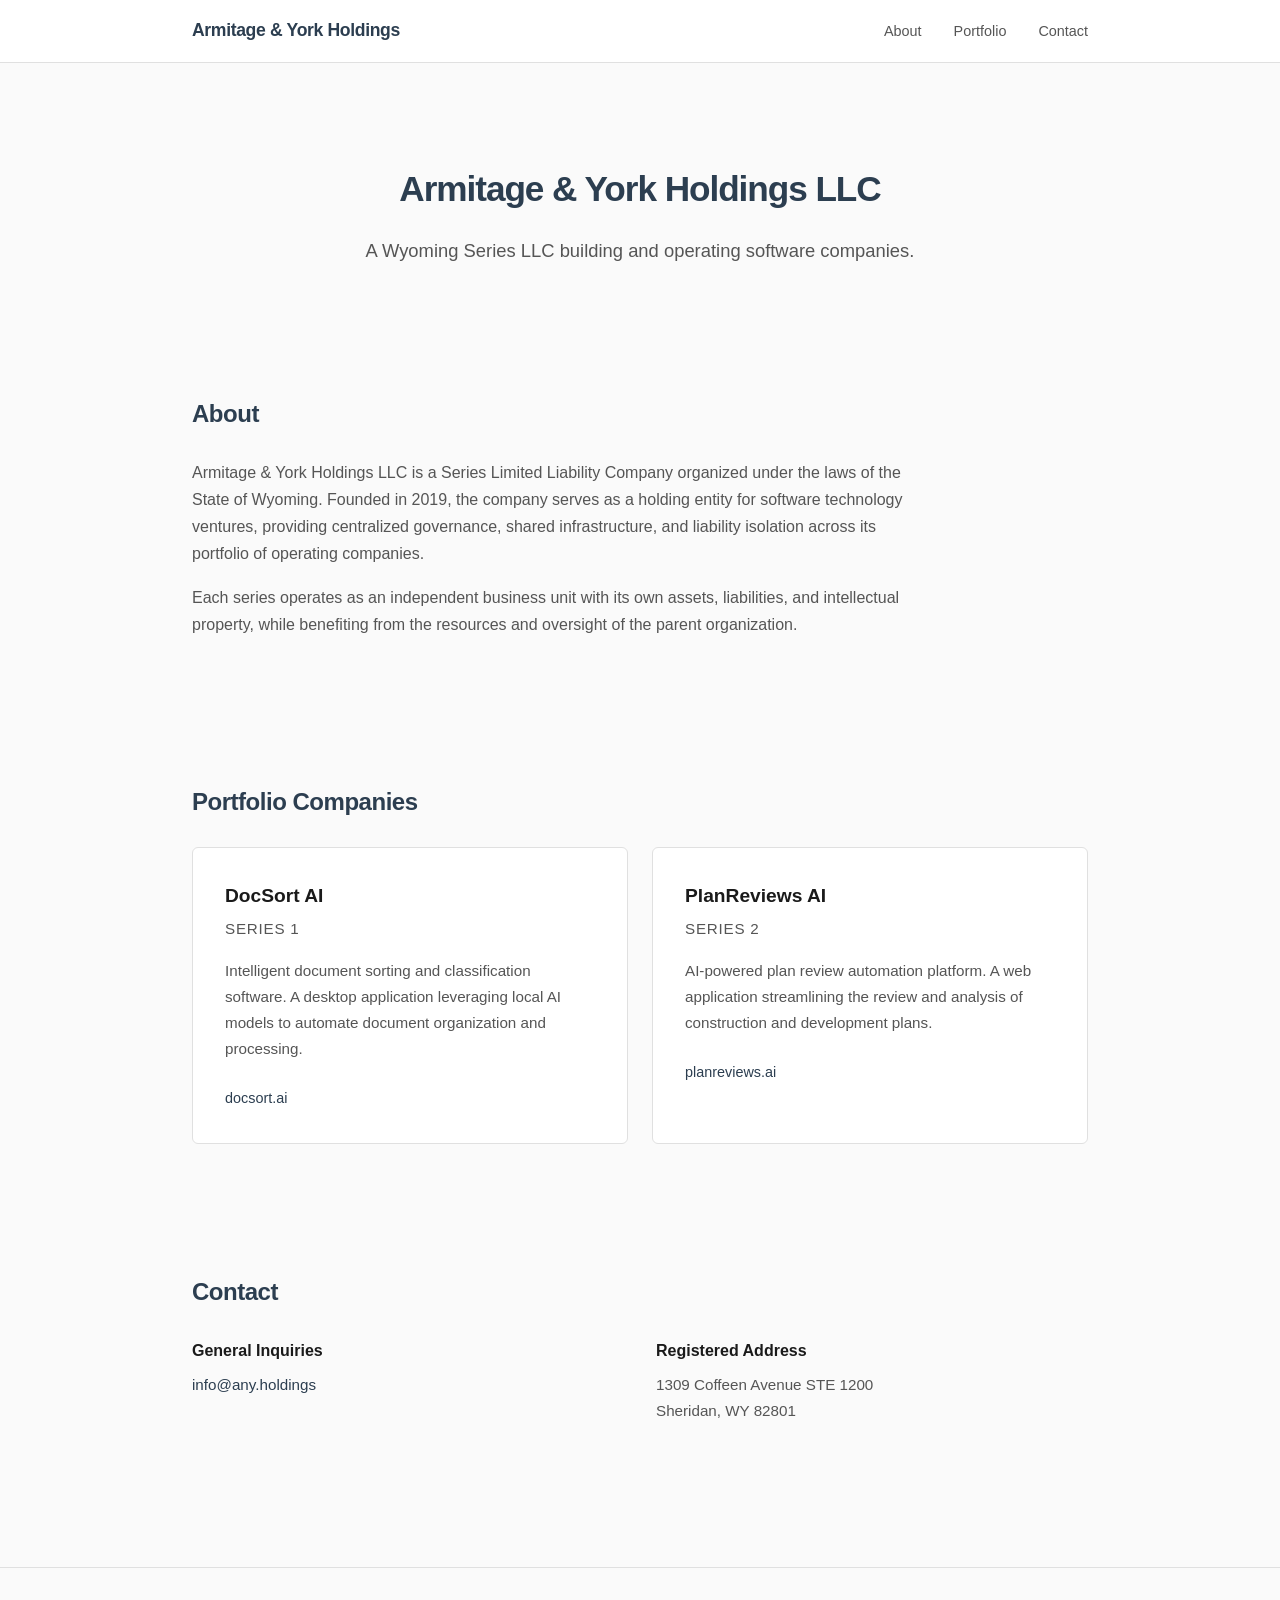
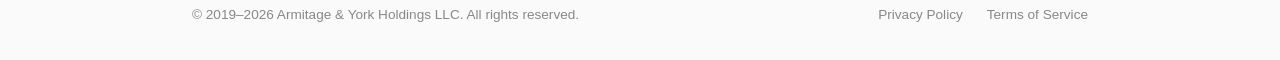
==== index.html @ 208ace99 "Initial commit: any.holdings website Static site for Armitage & York Holdings LLC with homepage, pri" ====
<!DOCTYPE html>
<html lang="en">
<head>
    <meta charset="UTF-8">
    <meta name="viewport" content="width=device-width, initial-scale=1.0">
    <title>Armitage &amp; York Holdings LLC</title>
    <meta name="description" content="Armitage & York Holdings LLC is a Wyoming Series LLC holding company for software technology ventures.">
    <link rel="stylesheet" href="style.css">
</head>
<body>
    <header>
        <nav>
            <div class="nav-brand">Armitage &amp; York Holdings</div>
            <ul class="nav-links">
                <li><a href="#about">About</a></li>
                <li><a href="#portfolio">Portfolio</a></li>
                <li><a href="#contact">Contact</a></li>
            </ul>
        </nav>
    </header>

    <main>
        <section class="hero">
            <h1>Armitage &amp; York Holdings LLC</h1>
            <p class="tagline">A Wyoming Series LLC building and operating software companies.</p>
        </section>

        <section id="about" class="section">
            <h2>About</h2>
            <p>Armitage &amp; York Holdings LLC is a Series Limited Liability Company organized under the laws of the State of Wyoming. Founded in 2019, the company serves as a holding entity for software technology ventures, providing centralized governance, shared infrastructure, and liability isolation across its portfolio of operating companies.</p>
            <p>Each series operates as an independent business unit with its own assets, liabilities, and intellectual property, while benefiting from the resources and oversight of the parent organization.</p>
        </section>

        <section id="portfolio" class="section">
            <h2>Portfolio Companies</h2>
            <div class="portfolio-grid">
                <div class="portfolio-card">
                    <h3>DocSort AI</h3>
                    <p class="series-label">Series 1</p>
                    <p>Intelligent document sorting and classification software. A desktop application leveraging local AI models to automate document organization and processing.</p>
                    <a href="https://docsort.ai" class="portfolio-link">docsort.ai</a>
                </div>
                <div class="portfolio-card">
                    <h3>PlanReviews AI</h3>
                    <p class="series-label">Series 2</p>
                    <p>AI-powered plan review automation platform. A web application streamlining the review and analysis of construction and development plans.</p>
                    <a href="https://planreviews.ai" class="portfolio-link">planreviews.ai</a>
                </div>
            </div>
        </section>

        <section id="contact" class="section">
            <h2>Contact</h2>
            <div class="contact-info">
                <div class="contact-item">
                    <h3>General Inquiries</h3>
                    <p><a href="mailto:info@any.holdings">info@any.holdings</a></p>
                </div>
                <div class="contact-item">
                    <h3>Registered Address</h3>
                    <p>1309 Coffeen Avenue STE 1200<br>Sheridan, WY 82801</p>
                </div>
            </div>
        </section>
    </main>

    <footer>
        <div class="footer-content">
            <p>&copy; 2019&ndash;2026 Armitage &amp; York Holdings LLC. All rights reserved.</p>
            <ul class="footer-links">
                <li><a href="privacy.html">Privacy Policy</a></li>
                <li><a href="terms.html">Terms of Service</a></li>
            </ul>
        </div>
    </footer>
</body>
</html>
---- style.css ----
*,
*::before,
*::after {
    margin: 0;
    padding: 0;
    box-sizing: border-box;
}

:root {
    --color-bg: #fafafa;
    --color-surface: #ffffff;
    --color-text: #1a1a1a;
    --color-text-secondary: #555;
    --color-accent: #2c3e50;
    --color-accent-light: #34495e;
    --color-border: #e0e0e0;
    --color-muted: #888;
    --max-width: 960px;
}

html {
    scroll-behavior: smooth;
}

body {
    font-family: -apple-system, BlinkMacSystemFont, "Segoe UI", Roboto, "Helvetica Neue", Arial, sans-serif;
    color: var(--color-text);
    background: var(--color-bg);
    line-height: 1.7;
    font-size: 16px;
}

/* Navigation */
header {
    background: var(--color-surface);
    border-bottom: 1px solid var(--color-border);
    position: sticky;
    top: 0;
    z-index: 100;
}

nav {
    max-width: var(--max-width);
    margin: 0 auto;
    padding: 1rem 2rem;
    display: flex;
    justify-content: space-between;
    align-items: center;
}

.nav-brand {
    font-weight: 600;
    font-size: 1.1rem;
    color: var(--color-accent);
    letter-spacing: -0.02em;
}

.nav-links {
    list-style: none;
    display: flex;
    gap: 2rem;
}

.nav-links a {
    text-decoration: none;
    color: var(--color-text-secondary);
    font-size: 0.9rem;
    transition: color 0.2s;
}

.nav-links a:hover {
    color: var(--color-accent);
}

/* Hero */
.hero {
    max-width: var(--max-width);
    margin: 0 auto;
    padding: 6rem 2rem 4rem;
    text-align: center;
}

.hero h1 {
    font-size: 2.2rem;
    font-weight: 700;
    color: var(--color-accent);
    letter-spacing: -0.03em;
    margin-bottom: 1rem;
}

.tagline {
    font-size: 1.15rem;
    color: var(--color-text-secondary);
    max-width: 600px;
    margin: 0 auto;
}

/* Sections */
.section {
    max-width: var(--max-width);
    margin: 0 auto;
    padding: 4rem 2rem;
}

.section h2 {
    font-size: 1.5rem;
    font-weight: 600;
    color: var(--color-accent);
    margin-bottom: 1.5rem;
    letter-spacing: -0.02em;
}

.section p {
    color: var(--color-text-secondary);
    margin-bottom: 1rem;
    max-width: 720px;
}

/* Portfolio */
.portfolio-grid {
    display: grid;
    grid-template-columns: repeat(auto-fit, minmax(300px, 1fr));
    gap: 1.5rem;
    margin-top: 1rem;
}

.portfolio-card {
    background: var(--color-surface);
    border: 1px solid var(--color-border);
    border-radius: 6px;
    padding: 2rem;
}

.portfolio-card h3 {
    font-size: 1.2rem;
    font-weight: 600;
    margin-bottom: 0.25rem;
}

.series-label {
    font-size: 0.8rem;
    color: var(--color-muted);
    text-transform: uppercase;
    letter-spacing: 0.05em;
    margin-bottom: 1rem !important;
}

.portfolio-card p {
    font-size: 0.95rem;
}

.portfolio-link {
    display: inline-block;
    margin-top: 0.5rem;
    color: var(--color-accent);
    text-decoration: none;
    font-size: 0.9rem;
    font-weight: 500;
}

.portfolio-link:hover {
    text-decoration: underline;
}

/* Contact */
.contact-info {
    display: grid;
    grid-template-columns: repeat(auto-fit, minmax(250px, 1fr));
    gap: 2rem;
    margin-top: 1rem;
}

.contact-item h3 {
    font-size: 1rem;
    font-weight: 600;
    margin-bottom: 0.5rem;
}

.contact-item p {
    font-size: 0.95rem;
}

.contact-item a {
    color: var(--color-accent);
    text-decoration: none;
}

.contact-item a:hover {
    text-decoration: underline;
}

/* Footer */
footer {
    border-top: 1px solid var(--color-border);
    margin-top: 4rem;
}

.footer-content {
    max-width: var(--max-width);
    margin: 0 auto;
    padding: 2rem;
    display: flex;
    justify-content: space-between;
    align-items: center;
    flex-wrap: wrap;
    gap: 1rem;
}

.footer-content p {
    font-size: 0.85rem;
    color: var(--color-muted);
}

.footer-links {
    list-style: none;
    display: flex;
    gap: 1.5rem;
}

.footer-links a {
    font-size: 0.85rem;
    color: var(--color-muted);
    text-decoration: none;
}

.footer-links a:hover {
    color: var(--color-accent);
}

/* Legal pages */
.legal {
    max-width: var(--max-width);
    margin: 0 auto;
    padding: 4rem 2rem;
}

.legal h1 {
    font-size: 1.8rem;
    font-weight: 700;
    color: var(--color-accent);
    margin-bottom: 0.5rem;
}

.legal .effective-date {
    font-size: 0.9rem;
    color: var(--color-muted);
    margin-bottom: 2.5rem;
}

.legal h2 {
    font-size: 1.2rem;
    font-weight: 600;
    color: var(--color-text);
    margin-top: 2rem;
    margin-bottom: 0.75rem;
}

.legal p,
.legal li {
    color: var(--color-text-secondary);
    margin-bottom: 0.75rem;
    font-size: 0.95rem;
}

.legal ul {
    margin-left: 1.5rem;
    margin-bottom: 1rem;
}

.legal a {
    color: var(--color-accent);
}

.back-link {
    display: inline-block;
    margin-bottom: 2rem;
    color: var(--color-accent);
    text-decoration: none;
    font-size: 0.9rem;
}

.back-link:hover {
    text-decoration: underline;
}

/* Responsive */
@media (max-width: 600px) {
    nav {
        flex-direction: column;
        gap: 0.75rem;
    }

    .hero {
        padding: 4rem 1.5rem 2.5rem;
    }

    .hero h1 {
        font-size: 1.6rem;
    }

    .section {
        padding: 2.5rem 1.5rem;
    }

    .footer-content {
        flex-direction: column;
        text-align: center;
    }
}
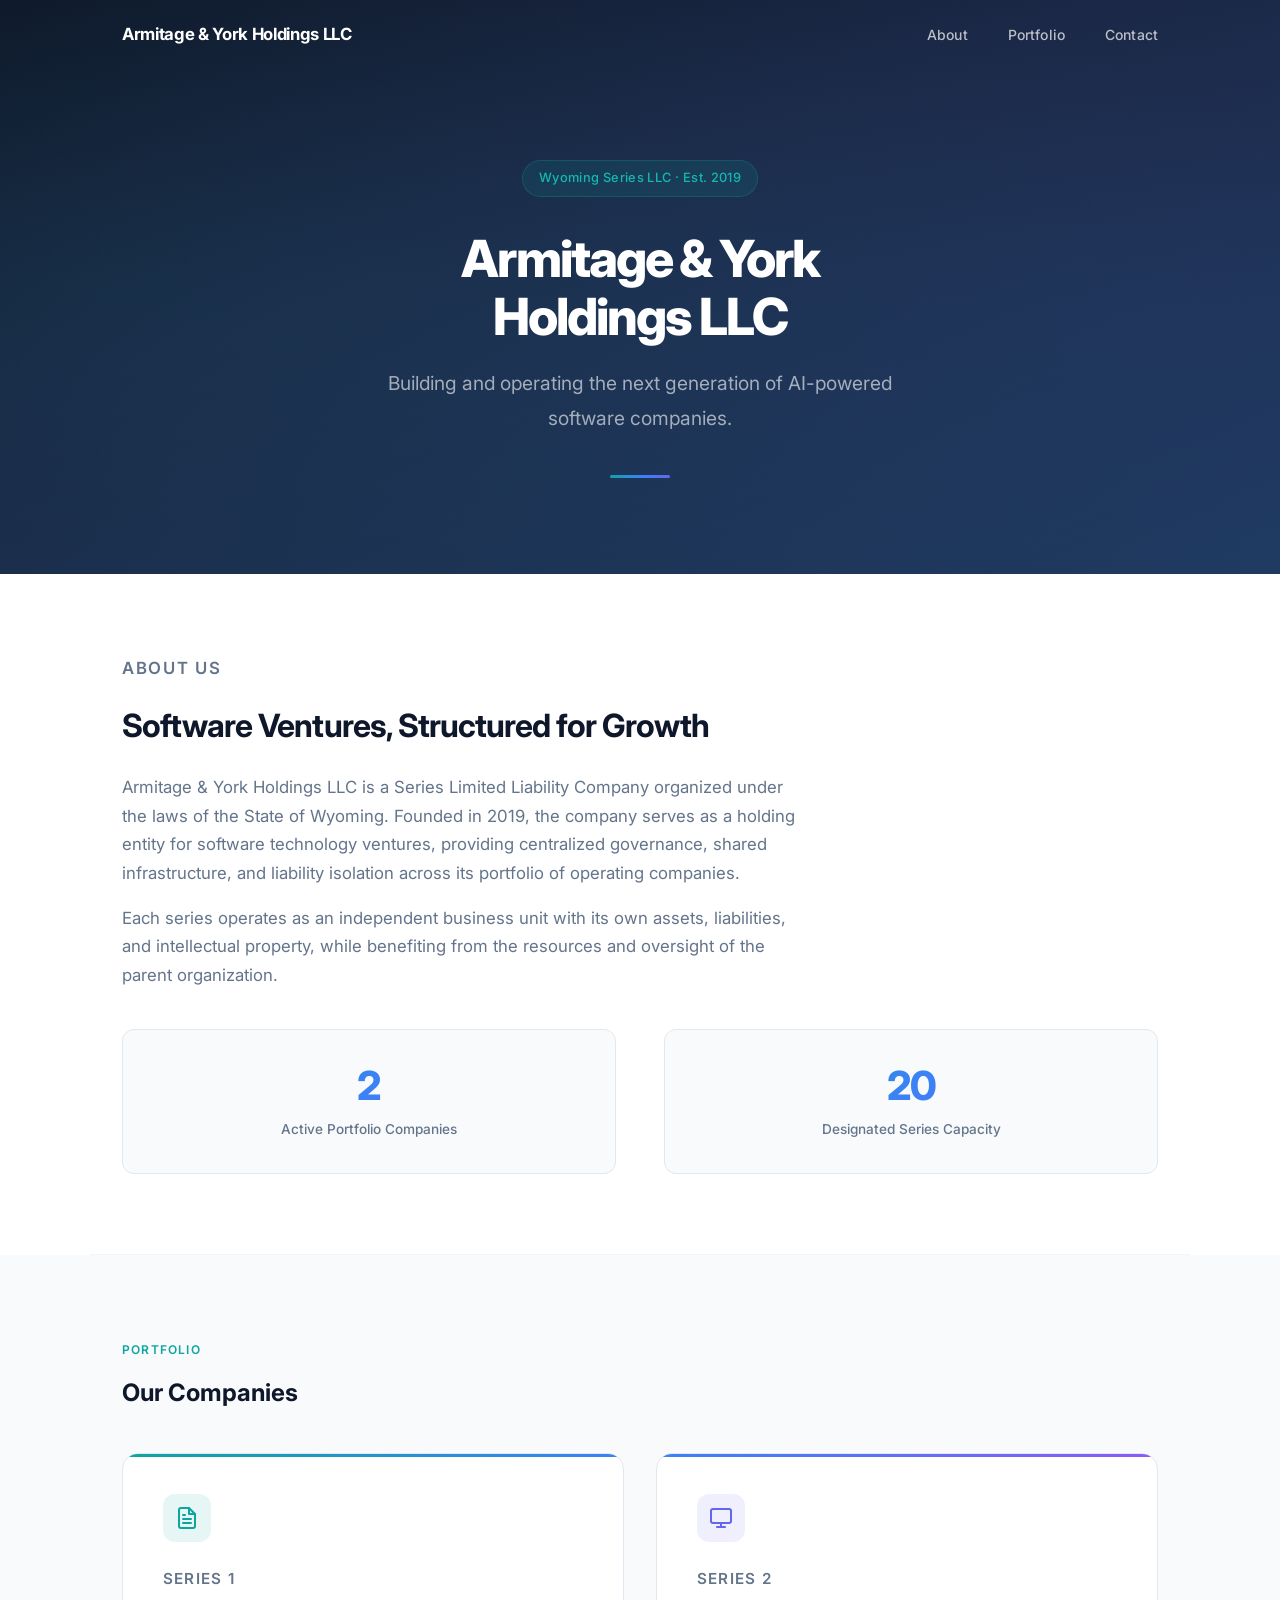
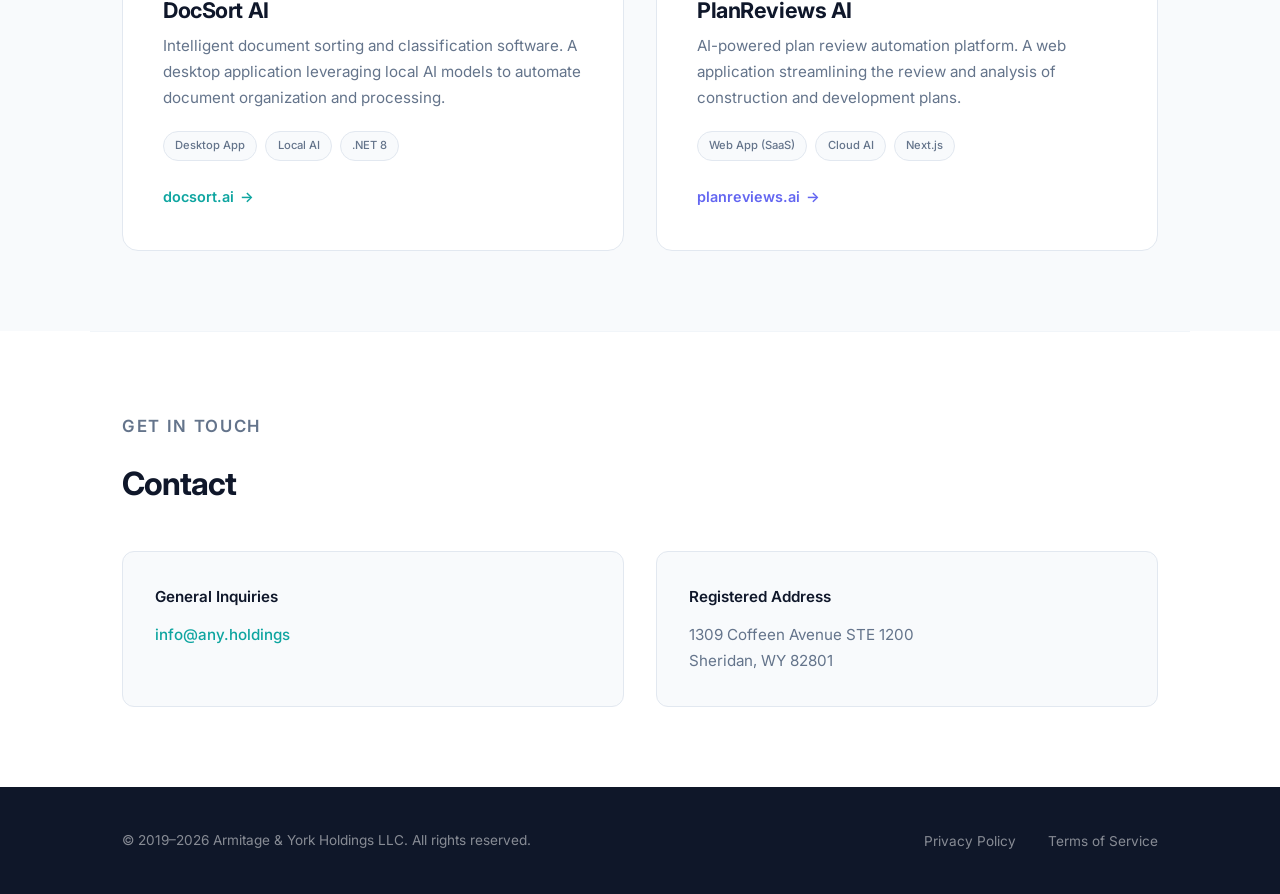
==== commit 2baad025: "Redesign site with modern investment portfolio aesthetic - Dark navy hero with gradient accents (tea" ====
--- a/index.html
+++ b/index.html
@@ -10,7 +10,7 @@
 <body>
     <header>
         <nav>
-            <div class="nav-brand">Armitage &amp; York Holdings</div>
+            <div class="nav-brand">Armitage &amp; York Holdings LLC</div>
             <ul class="nav-links">
                 <li><a href="#about">About</a></li>
                 <li><a href="#portfolio">Portfolio</a></li>
@@ -21,42 +21,80 @@
 
     <main>
         <section class="hero">
-            <h1>Armitage &amp; York Holdings LLC</h1>
-            <p class="tagline">A Wyoming Series LLC building and operating software companies.</p>
+            <div class="hero-inner">
+                <div class="hero-badge">Wyoming Series LLC &middot; Est. 2019</div>
+                <h1>Armitage &amp; York<br>Holdings LLC</h1>
+                <p class="tagline">Building and operating the next generation of AI-powered software companies.</p>
+                <div class="hero-divider"></div>
+            </div>
         </section>
 
         <section id="about" class="section">
-            <h2>About</h2>
+            <p class="section-label">About Us</p>
+            <h2>Software Ventures, Structured for Growth</h2>
             <p>Armitage &amp; York Holdings LLC is a Series Limited Liability Company organized under the laws of the State of Wyoming. Founded in 2019, the company serves as a holding entity for software technology ventures, providing centralized governance, shared infrastructure, and liability isolation across its portfolio of operating companies.</p>
             <p>Each series operates as an independent business unit with its own assets, liabilities, and intellectual property, while benefiting from the resources and oversight of the parent organization.</p>
+
+            <div class="about-grid">
+                <div class="about-stat">
+                    <div class="stat-value">2</div>
+                    <div class="stat-label">Active Portfolio Companies</div>
+                </div>
+                <div class="about-stat">
+                    <div class="stat-value">20</div>
+                    <div class="stat-label">Designated Series Capacity</div>
+                </div>
+            </div>
         </section>
 
-        <section id="portfolio" class="section">
-            <h2>Portfolio Companies</h2>
-            <div class="portfolio-grid">
-                <div class="portfolio-card">
-                    <h3>DocSort AI</h3>
-                    <p class="series-label">Series 1</p>
-                    <p>Intelligent document sorting and classification software. A desktop application leveraging local AI models to automate document organization and processing.</p>
-                    <a href="https://docsort.ai" class="portfolio-link">docsort.ai</a>
-                </div>
-                <div class="portfolio-card">
-                    <h3>PlanReviews AI</h3>
-                    <p class="series-label">Series 2</p>
-                    <p>AI-powered plan review automation platform. A web application streamlining the review and analysis of construction and development plans.</p>
-                    <a href="https://planreviews.ai" class="portfolio-link">planreviews.ai</a>
+        <section id="portfolio">
+            <div class="section-inner">
+                <p class="section-label">Portfolio</p>
+                <h2>Our Companies</h2>
+
+                <div class="portfolio-grid">
+                    <div class="portfolio-card">
+                        <div class="card-icon teal">
+                            <svg width="24" height="24" fill="none" stroke="currentColor" stroke-width="2" stroke-linecap="round" stroke-linejoin="round" viewBox="0 0 24 24"><path d="M14 2H6a2 2 0 0 0-2 2v16a2 2 0 0 0 2 2h12a2 2 0 0 0 2-2V8z"/><polyline points="14 2 14 8 20 8"/><line x1="16" y1="13" x2="8" y2="13"/><line x1="16" y1="17" x2="8" y2="17"/><polyline points="10 9 9 9 8 9"/></svg>
+                        </div>
+                        <p class="series-label">Series 1</p>
+                        <h3>DocSort AI</h3>
+                        <p>Intelligent document sorting and classification software. A desktop application leveraging local AI models to automate document organization and processing.</p>
+                        <div class="card-tags">
+                            <span class="card-tag">Desktop App</span>
+                            <span class="card-tag">Local AI</span>
+                            <span class="card-tag">.NET 8</span>
+                        </div>
+                        <a href="https://docsort.ai" class="portfolio-link">docsort.ai <span class="arrow">&rarr;</span></a>
+                    </div>
+
+                    <div class="portfolio-card">
+                        <div class="card-icon indigo">
+                            <svg width="24" height="24" fill="none" stroke="currentColor" stroke-width="2" stroke-linecap="round" stroke-linejoin="round" viewBox="0 0 24 24"><rect x="2" y="3" width="20" height="14" rx="2" ry="2"/><line x1="8" y1="21" x2="16" y2="21"/><line x1="12" y1="17" x2="12" y2="21"/></svg>
+                        </div>
+                        <p class="series-label">Series 2</p>
+                        <h3>PlanReviews AI</h3>
+                        <p>AI-powered plan review automation platform. A web application streamlining the review and analysis of construction and development plans.</p>
+                        <div class="card-tags">
+                            <span class="card-tag">Web App (SaaS)</span>
+                            <span class="card-tag">Cloud AI</span>
+                            <span class="card-tag">Next.js</span>
+                        </div>
+                        <a href="https://planreviews.ai" class="portfolio-link">planreviews.ai <span class="arrow">&rarr;</span></a>
+                    </div>
                 </div>
             </div>
         </section>
 
         <section id="contact" class="section">
+            <p class="section-label">Get in Touch</p>
             <h2>Contact</h2>
-            <div class="contact-info">
-                <div class="contact-item">
+            <div class="contact-grid">
+                <div class="contact-card">
                     <h3>General Inquiries</h3>
                     <p><a href="mailto:info@any.holdings">info@any.holdings</a></p>
                 </div>
-                <div class="contact-item">
+                <div class="contact-card">
                     <h3>Registered Address</h3>
                     <p>1309 Coffeen Avenue STE 1200<br>Sheridan, WY 82801</p>
                 </div>
@@ -73,5 +111,12 @@
             </ul>
         </div>
     </footer>
+
+    <script>
+        const header = document.querySelector('header');
+        window.addEventListener('scroll', () => {
+            header.classList.toggle('scrolled', window.scrollY > 40);
+        });
+    </script>
 </body>
 </html>
--- a/style.css
+++ b/style.css
@@ -1,3 +1,5 @@
+@import url('https://fonts.googleapis.com/css2?family=Inter:wght@300;400;500;600;700;800&display=swap');
+
 *,
 *::before,
 *::after {
@@ -7,15 +9,25 @@
 }
 
 :root {
-    --color-bg: #fafafa;
+    --color-navy: #0f1729;
+    --color-navy-light: #1a2744;
+    --color-slate: #2a3a5c;
+    --color-teal: #0ea5a0;
+    --color-teal-light: #14b8b3;
+    --color-emerald: #10b981;
+    --color-blue: #3b82f6;
+    --color-indigo: #6366f1;
+    --color-purple: #8b5cf6;
     --color-surface: #ffffff;
-    --color-text: #1a1a1a;
-    --color-text-secondary: #555;
-    --color-accent: #2c3e50;
-    --color-accent-light: #34495e;
-    --color-border: #e0e0e0;
-    --color-muted: #888;
-    --max-width: 960px;
+    --color-surface-alt: #f8fafc;
+    --color-text: #0f172a;
+    --color-text-secondary: #64748b;
+    --color-text-light: #94a3b8;
+    --color-border: #e2e8f0;
+    --color-border-light: #f1f5f9;
+    --max-width: 1100px;
+    --gradient-brand: linear-gradient(135deg, #0ea5a0, #3b82f6, #6366f1);
+    --gradient-hero: linear-gradient(160deg, #0f1729 0%, #1a2744 40%, #1e3a5f 100%);
 }
 
 html {
@@ -23,182 +35,405 @@
 }
 
 body {
-    font-family: -apple-system, BlinkMacSystemFont, "Segoe UI", Roboto, "Helvetica Neue", Arial, sans-serif;
+    font-family: 'Inter', -apple-system, BlinkMacSystemFont, "Segoe UI", sans-serif;
     color: var(--color-text);
-    background: var(--color-bg);
+    background: var(--color-surface);
     line-height: 1.7;
     font-size: 16px;
 }
 
 /* Navigation */
 header {
-    background: var(--color-surface);
-    border-bottom: 1px solid var(--color-border);
-    position: sticky;
+    position: fixed;
     top: 0;
+    left: 0;
+    right: 0;
     z-index: 100;
+    transition: background 0.3s, backdrop-filter 0.3s, box-shadow 0.3s;
+}
+
+header.scrolled {
+    background: rgba(15, 23, 41, 0.92);
+    backdrop-filter: blur(12px);
+    box-shadow: 0 1px 3px rgba(0, 0, 0, 0.2);
 }
 
 nav {
     max-width: var(--max-width);
     margin: 0 auto;
-    padding: 1rem 2rem;
+    padding: 1.25rem 2rem;
     display: flex;
     justify-content: space-between;
     align-items: center;
 }
 
 .nav-brand {
-    font-weight: 600;
-    font-size: 1.1rem;
-    color: var(--color-accent);
+    font-weight: 700;
+    font-size: 1.05rem;
+    color: #ffffff;
     letter-spacing: -0.02em;
+}
+
+.nav-brand span {
+    background: var(--gradient-brand);
+    -webkit-background-clip: text;
+    -webkit-text-fill-color: transparent;
+    background-clip: text;
 }
 
 .nav-links {
     list-style: none;
     display: flex;
-    gap: 2rem;
+    gap: 2.5rem;
 }
 
 .nav-links a {
     text-decoration: none;
-    color: var(--color-text-secondary);
-    font-size: 0.9rem;
+    color: rgba(255, 255, 255, 0.7);
+    font-size: 0.875rem;
+    font-weight: 500;
     transition: color 0.2s;
+    letter-spacing: 0.01em;
 }
 
 .nav-links a:hover {
-    color: var(--color-accent);
+    color: #ffffff;
 }
 
 /* Hero */
 .hero {
+    background: var(--gradient-hero);
+    padding: 10rem 2rem 6rem;
+    text-align: center;
+    position: relative;
+    overflow: hidden;
+}
+
+.hero::before {
+    content: '';
+    position: absolute;
+    top: -50%;
+    left: -50%;
+    width: 200%;
+    height: 200%;
+    background: radial-gradient(ellipse at 30% 50%, rgba(14, 165, 160, 0.08) 0%, transparent 50%),
+                radial-gradient(ellipse at 70% 50%, rgba(99, 102, 241, 0.06) 0%, transparent 50%);
+    pointer-events: none;
+}
+
+.hero-inner {
     max-width: var(--max-width);
     margin: 0 auto;
-    padding: 6rem 2rem 4rem;
-    text-align: center;
+    position: relative;
+    z-index: 1;
+}
+
+.hero-badge {
+    display: inline-block;
+    padding: 0.4rem 1rem;
+    background: rgba(14, 165, 160, 0.12);
+    border: 1px solid rgba(14, 165, 160, 0.25);
+    border-radius: 100px;
+    font-size: 0.8rem;
+    font-weight: 500;
+    color: var(--color-teal-light);
+    letter-spacing: 0.03em;
+    margin-bottom: 2rem;
 }
 
 .hero h1 {
-    font-size: 2.2rem;
-    font-weight: 700;
-    color: var(--color-accent);
-    letter-spacing: -0.03em;
-    margin-bottom: 1rem;
+    font-size: 3.2rem;
+    font-weight: 800;
+    color: #ffffff;
+    letter-spacing: -0.04em;
+    margin-bottom: 1.25rem;
+    line-height: 1.15;
 }
 
 .tagline {
-    font-size: 1.15rem;
-    color: var(--color-text-secondary);
-    max-width: 600px;
+    font-size: 1.2rem;
+    color: rgba(255, 255, 255, 0.6);
+    max-width: 560px;
     margin: 0 auto;
+    font-weight: 400;
+    line-height: 1.8;
+}
+
+.hero-divider {
+    width: 60px;
+    height: 3px;
+    background: var(--gradient-brand);
+    border-radius: 3px;
+    margin: 2.5rem auto 0;
 }
 
 /* Sections */
 .section {
     max-width: var(--max-width);
     margin: 0 auto;
-    padding: 4rem 2rem;
+    padding: 5rem 2rem;
+}
+
+.section-label {
+    display: inline-block;
+    font-size: 0.75rem;
+    font-weight: 600;
+    text-transform: uppercase;
+    letter-spacing: 0.1em;
+    color: var(--color-teal);
+    margin-bottom: 0.75rem;
 }
 
 .section h2 {
-    font-size: 1.5rem;
-    font-weight: 600;
-    color: var(--color-accent);
-    margin-bottom: 1.5rem;
-    letter-spacing: -0.02em;
+    font-size: 2rem;
+    font-weight: 700;
+    color: var(--color-text);
+    margin-bottom: 1.25rem;
+    letter-spacing: -0.03em;
 }
 
 .section p {
     color: var(--color-text-secondary);
     margin-bottom: 1rem;
-    max-width: 720px;
+    max-width: 680px;
+    font-size: 1.05rem;
+}
+
+/* About */
+#about {
+    border-bottom: 1px solid var(--color-border-light);
+}
+
+.about-grid {
+    display: grid;
+    grid-template-columns: 1fr 1fr;
+    gap: 3rem;
+    margin-top: 2.5rem;
+}
+
+.about-stat {
+    text-align: center;
+    padding: 2rem 1.5rem;
+    background: var(--color-surface-alt);
+    border-radius: 12px;
+    border: 1px solid var(--color-border);
+}
+
+.about-stat .stat-value {
+    font-size: 2.5rem;
+    font-weight: 800;
+    letter-spacing: -0.04em;
+    background: var(--gradient-brand);
+    -webkit-background-clip: text;
+    -webkit-text-fill-color: transparent;
+    background-clip: text;
+    line-height: 1.2;
+}
+
+.about-stat .stat-label {
+    font-size: 0.85rem;
+    color: var(--color-text-secondary);
+    margin-top: 0.5rem;
+    font-weight: 500;
 }
 
 /* Portfolio */
+#portfolio {
+    background: var(--color-surface-alt);
+    padding: 5rem 0;
+}
+
+#portfolio .section-inner {
+    max-width: var(--max-width);
+    margin: 0 auto;
+    padding: 0 2rem;
+}
+
 .portfolio-grid {
     display: grid;
-    grid-template-columns: repeat(auto-fit, minmax(300px, 1fr));
-    gap: 1.5rem;
-    margin-top: 1rem;
+    grid-template-columns: repeat(auto-fit, minmax(340px, 1fr));
+    gap: 2rem;
+    margin-top: 2.5rem;
 }
 
 .portfolio-card {
     background: var(--color-surface);
     border: 1px solid var(--color-border);
-    border-radius: 6px;
-    padding: 2rem;
+    border-radius: 16px;
+    padding: 2.5rem;
+    position: relative;
+    overflow: hidden;
+    transition: transform 0.2s, box-shadow 0.2s;
+}
+
+.portfolio-card:hover {
+    transform: translateY(-2px);
+    box-shadow: 0 12px 40px rgba(0, 0, 0, 0.06);
+}
+
+.portfolio-card::before {
+    content: '';
+    position: absolute;
+    top: 0;
+    left: 0;
+    right: 0;
+    height: 3px;
+}
+
+.portfolio-card:nth-child(1)::before {
+    background: linear-gradient(90deg, var(--color-teal), var(--color-blue));
+}
+
+.portfolio-card:nth-child(2)::before {
+    background: linear-gradient(90deg, var(--color-blue), var(--color-purple));
+}
+
+.card-icon {
+    width: 48px;
+    height: 48px;
+    border-radius: 12px;
+    display: flex;
+    align-items: center;
+    justify-content: center;
+    margin-bottom: 1.5rem;
+    font-size: 1.25rem;
+}
+
+.card-icon.teal {
+    background: rgba(14, 165, 160, 0.1);
+    color: var(--color-teal);
+}
+
+.card-icon.indigo {
+    background: rgba(99, 102, 241, 0.1);
+    color: var(--color-indigo);
+}
+
+.series-label {
+    font-size: 0.7rem;
+    font-weight: 600;
+    color: var(--color-text-light);
+    text-transform: uppercase;
+    letter-spacing: 0.08em;
+    margin-bottom: 0.75rem;
 }
 
 .portfolio-card h3 {
-    font-size: 1.2rem;
-    font-weight: 600;
+    font-size: 1.35rem;
+    font-weight: 700;
     margin-bottom: 0.25rem;
-}
-
-.series-label {
-    font-size: 0.8rem;
-    color: var(--color-muted);
-    text-transform: uppercase;
-    letter-spacing: 0.05em;
-    margin-bottom: 1rem !important;
+    letter-spacing: -0.02em;
 }
 
 .portfolio-card p {
     font-size: 0.95rem;
+    color: var(--color-text-secondary);
+    line-height: 1.7;
+    margin-bottom: 0;
+}
+
+.card-tags {
+    display: flex;
+    flex-wrap: wrap;
+    gap: 0.5rem;
+    margin-top: 1.25rem;
+}
+
+.card-tag {
+    font-size: 0.7rem;
+    font-weight: 500;
+    padding: 0.3rem 0.7rem;
+    border-radius: 100px;
+    background: var(--color-surface-alt);
+    color: var(--color-text-secondary);
+    border: 1px solid var(--color-border);
 }
 
 .portfolio-link {
-    display: inline-block;
-    margin-top: 0.5rem;
-    color: var(--color-accent);
+    display: inline-flex;
+    align-items: center;
+    gap: 0.4rem;
+    margin-top: 1.5rem;
+    font-size: 0.9rem;
+    font-weight: 600;
     text-decoration: none;
-    font-size: 0.9rem;
+    transition: gap 0.2s;
+}
+
+.portfolio-card:nth-child(1) .portfolio-link {
+    color: var(--color-teal);
+}
+
+.portfolio-card:nth-child(2) .portfolio-link {
+    color: var(--color-indigo);
+}
+
+.portfolio-link:hover {
+    gap: 0.6rem;
+}
+
+.portfolio-link .arrow {
+    transition: transform 0.2s;
+}
+
+.portfolio-link:hover .arrow {
+    transform: translateX(2px);
+}
+
+/* Contact */
+#contact {
+    border-top: 1px solid var(--color-border-light);
+}
+
+.contact-grid {
+    display: grid;
+    grid-template-columns: repeat(auto-fit, minmax(280px, 1fr));
+    gap: 2rem;
+    margin-top: 2.5rem;
+}
+
+.contact-card {
+    padding: 2rem;
+    background: var(--color-surface-alt);
+    border-radius: 12px;
+    border: 1px solid var(--color-border);
+}
+
+.contact-card h3 {
+    font-size: 0.95rem;
+    font-weight: 600;
+    margin-bottom: 0.75rem;
+    color: var(--color-text);
+}
+
+.contact-card p {
+    font-size: 0.95rem;
+    color: var(--color-text-secondary);
+    margin-bottom: 0;
+    line-height: 1.7;
+}
+
+.contact-card a {
+    color: var(--color-teal);
+    text-decoration: none;
     font-weight: 500;
 }
 
-.portfolio-link:hover {
-    text-decoration: underline;
-}
-
-/* Contact */
-.contact-info {
-    display: grid;
-    grid-template-columns: repeat(auto-fit, minmax(250px, 1fr));
-    gap: 2rem;
-    margin-top: 1rem;
-}
-
-.contact-item h3 {
-    font-size: 1rem;
-    font-weight: 600;
-    margin-bottom: 0.5rem;
-}
-
-.contact-item p {
-    font-size: 0.95rem;
-}
-
-.contact-item a {
-    color: var(--color-accent);
-    text-decoration: none;
-}
-
-.contact-item a:hover {
+.contact-card a:hover {
     text-decoration: underline;
 }
 
 /* Footer */
 footer {
-    border-top: 1px solid var(--color-border);
-    margin-top: 4rem;
+    background: var(--color-navy);
+    color: rgba(255, 255, 255, 0.5);
+    margin-top: 0;
 }
 
 .footer-content {
     max-width: var(--max-width);
     margin: 0 auto;
-    padding: 2rem;
+    padding: 2.5rem 2rem;
     display: flex;
     justify-content: space-between;
     align-items: center;
@@ -208,50 +443,78 @@
 
 .footer-content p {
     font-size: 0.85rem;
-    color: var(--color-muted);
 }
 
 .footer-links {
     list-style: none;
     display: flex;
-    gap: 1.5rem;
+    gap: 2rem;
 }
 
 .footer-links a {
     font-size: 0.85rem;
-    color: var(--color-muted);
+    color: rgba(255, 255, 255, 0.5);
     text-decoration: none;
+    transition: color 0.2s;
 }
 
 .footer-links a:hover {
-    color: var(--color-accent);
+    color: rgba(255, 255, 255, 0.85);
 }
 
 /* Legal pages */
+.legal-page {
+    background: var(--color-surface-alt);
+    min-height: 100vh;
+}
+
+.legal-page header {
+    background: var(--color-navy);
+}
+
 .legal {
-    max-width: var(--max-width);
+    max-width: 780px;
     margin: 0 auto;
-    padding: 4rem 2rem;
+    padding: 7rem 2rem 4rem;
+}
+
+.back-link {
+    display: inline-flex;
+    align-items: center;
+    gap: 0.4rem;
+    margin-bottom: 2.5rem;
+    color: var(--color-teal);
+    text-decoration: none;
+    font-size: 0.875rem;
+    font-weight: 500;
+    transition: gap 0.2s;
+}
+
+.back-link:hover {
+    gap: 0.6rem;
 }
 
 .legal h1 {
-    font-size: 1.8rem;
+    font-size: 2rem;
     font-weight: 700;
-    color: var(--color-accent);
+    color: var(--color-text);
     margin-bottom: 0.5rem;
+    letter-spacing: -0.03em;
 }
 
 .legal .effective-date {
-    font-size: 0.9rem;
-    color: var(--color-muted);
-    margin-bottom: 2.5rem;
+    font-size: 0.85rem;
+    color: var(--color-text-light);
+    margin-bottom: 3rem;
+    padding-bottom: 2rem;
+    border-bottom: 1px solid var(--color-border);
 }
 
 .legal h2 {
-    font-size: 1.2rem;
+    font-size: 1.1rem;
     font-weight: 600;
     color: var(--color-text);
-    margin-top: 2rem;
+    margin-top: 2.5rem;
     margin-bottom: 0.75rem;
 }
 
@@ -260,6 +523,7 @@
     color: var(--color-text-secondary);
     margin-bottom: 0.75rem;
     font-size: 0.95rem;
+    line-height: 1.8;
 }
 
 .legal ul {
@@ -268,42 +532,88 @@
 }
 
 .legal a {
-    color: var(--color-accent);
-}
-
-.back-link {
-    display: inline-block;
-    margin-bottom: 2rem;
-    color: var(--color-accent);
-    text-decoration: none;
-    font-size: 0.9rem;
-}
-
-.back-link:hover {
-    text-decoration: underline;
+    color: var(--color-teal);
 }
 
 /* Responsive */
-@media (max-width: 600px) {
+@media (max-width: 768px) {
     nav {
-        flex-direction: column;
-        gap: 0.75rem;
+        padding: 1rem 1.5rem;
+    }
+
+    .nav-brand {
+        font-size: 0.9rem;
+    }
+
+    .nav-links {
+        gap: 1.5rem;
+    }
+
+    .nav-links a {
+        font-size: 0.8rem;
     }
 
     .hero {
-        padding: 4rem 1.5rem 2.5rem;
+        padding: 8rem 1.5rem 4rem;
     }
 
     .hero h1 {
+        font-size: 2rem;
+    }
+
+    .tagline {
+        font-size: 1.05rem;
+    }
+
+    .section {
+        padding: 3.5rem 1.5rem;
+    }
+
+    .section h2 {
         font-size: 1.6rem;
     }
 
-    .section {
-        padding: 2.5rem 1.5rem;
+    .about-grid {
+        grid-template-columns: 1fr 1fr;
+        gap: 1rem;
+    }
+
+    .about-stat .stat-value {
+        font-size: 1.8rem;
+    }
+
+    .portfolio-grid {
+        grid-template-columns: 1fr;
+    }
+
+    #portfolio {
+        padding: 3.5rem 0;
+    }
+
+    #portfolio .section-inner {
+        padding: 0 1.5rem;
+    }
+
+    .contact-grid {
+        grid-template-columns: 1fr;
     }
 
     .footer-content {
         flex-direction: column;
         text-align: center;
     }
-}
+
+    .legal {
+        padding: 6rem 1.5rem 3rem;
+    }
+}
+
+@media (max-width: 480px) {
+    .hero h1 {
+        font-size: 1.65rem;
+    }
+
+    .about-grid {
+        grid-template-columns: 1fr;
+    }
+}
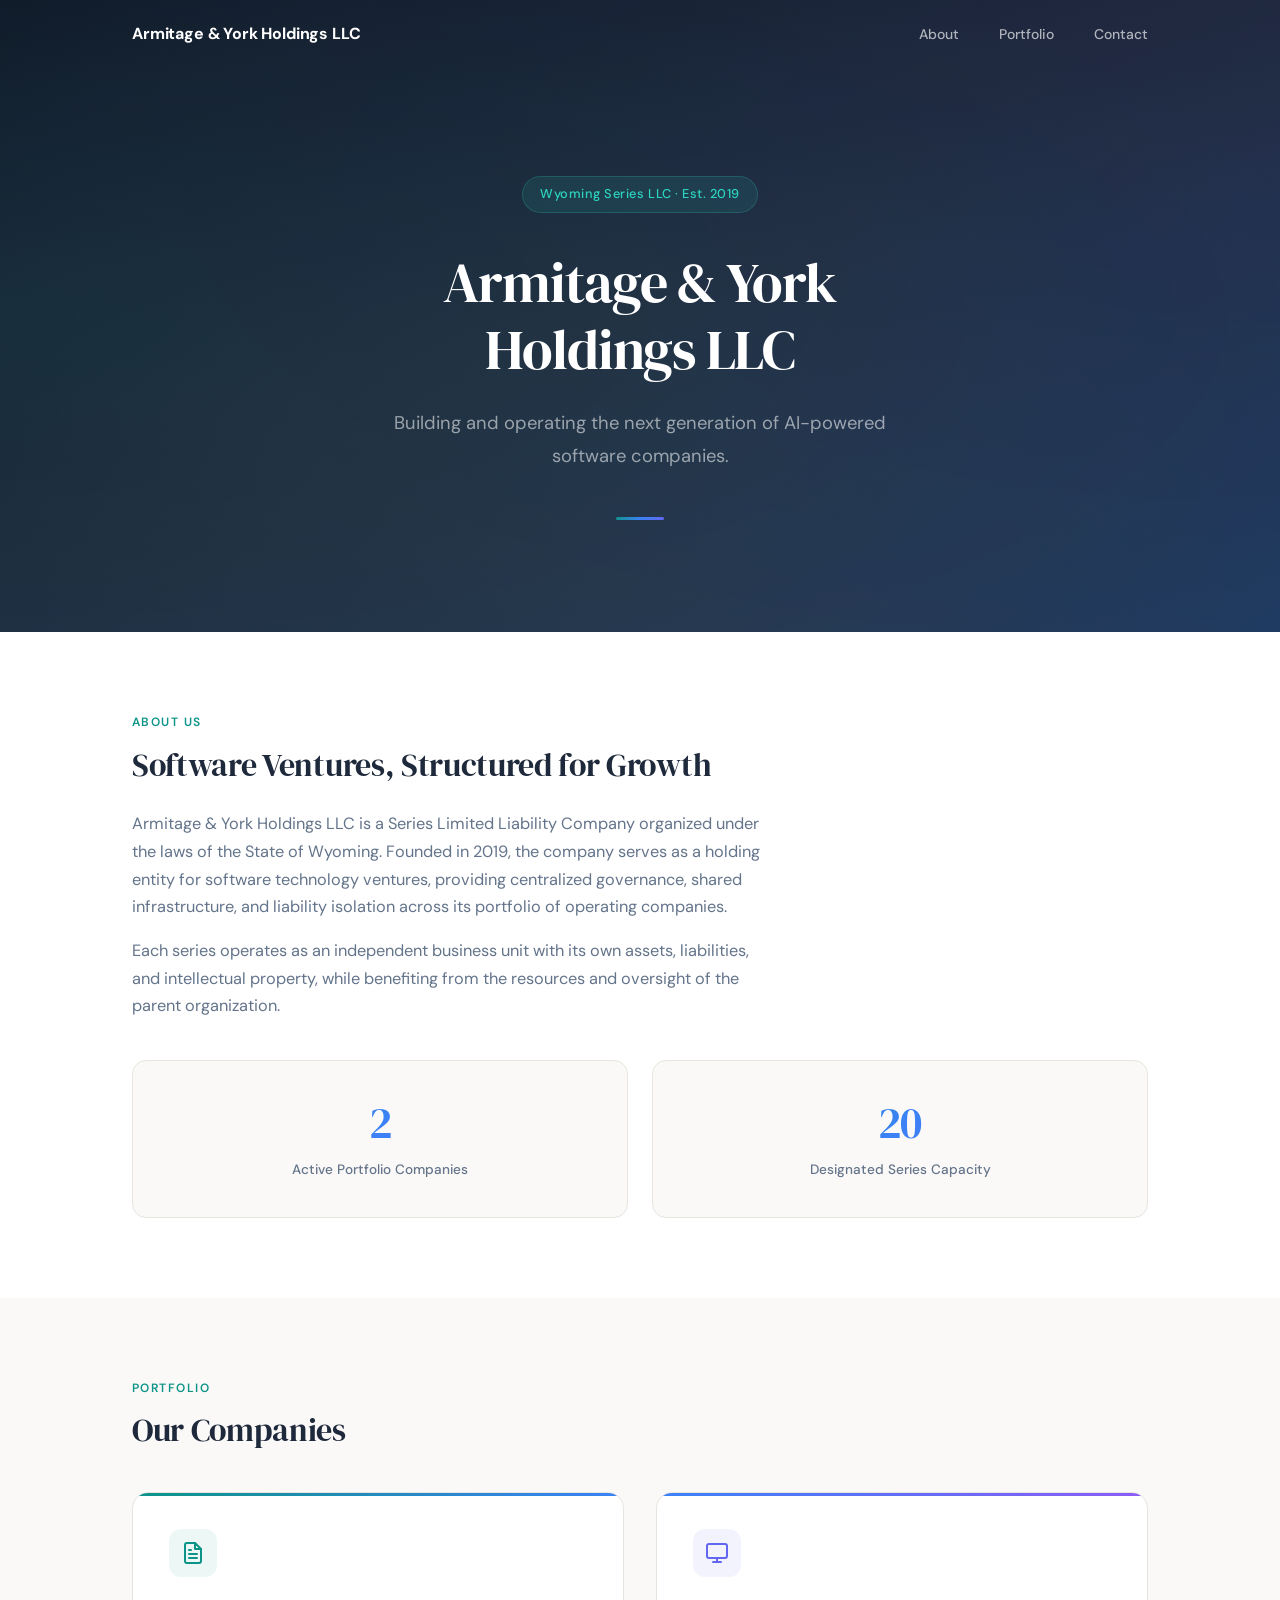
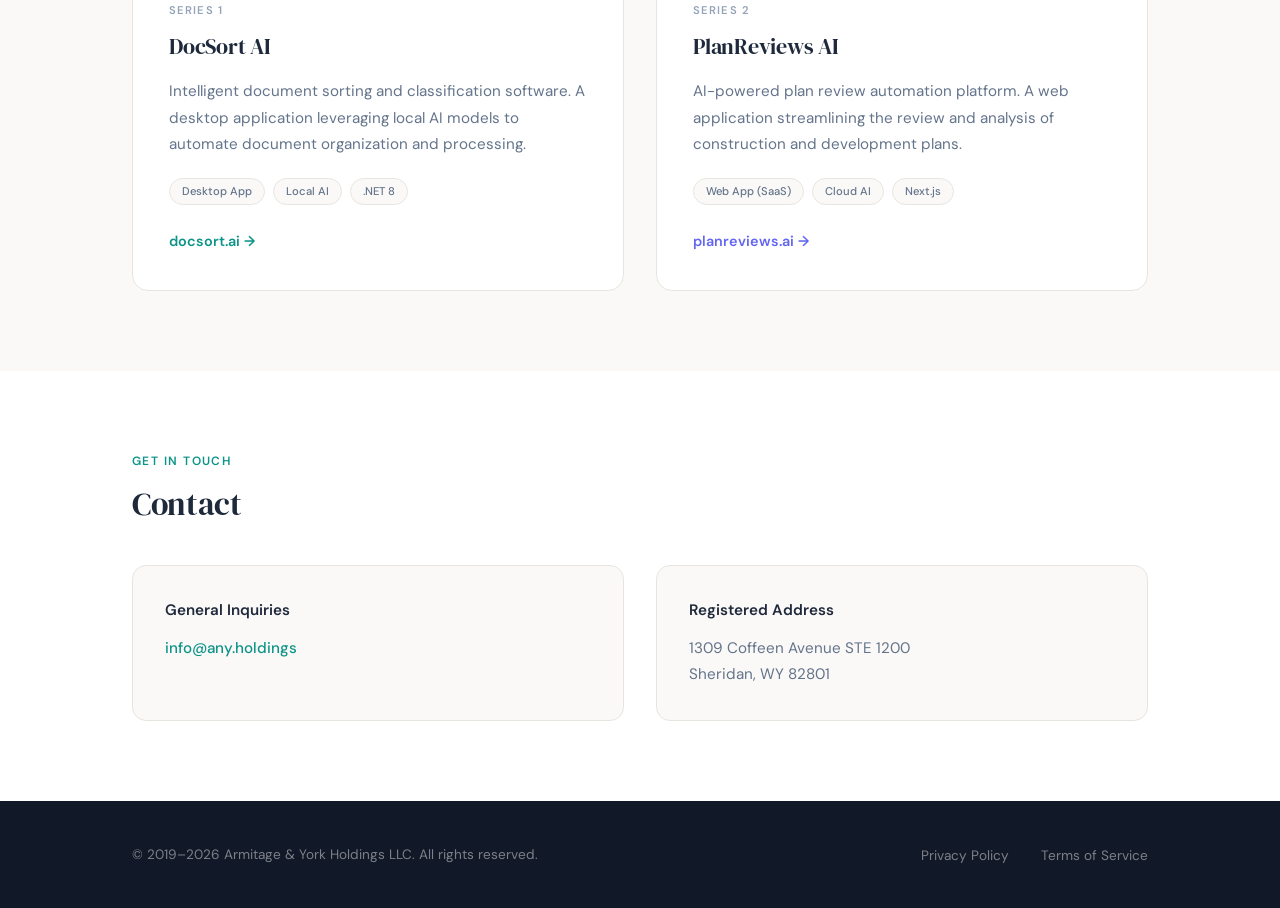
==== commit 636ecf50: "Fix layout alignment and warm up design Layout fixes: - All sections now use consistent .container w" ====
--- a/index.html
+++ b/index.html
@@ -29,74 +29,75 @@
             </div>
         </section>
 
-        <section id="about" class="section">
-            <p class="section-label">About Us</p>
-            <h2>Software Ventures, Structured for Growth</h2>
-            <p>Armitage &amp; York Holdings LLC is a Series Limited Liability Company organized under the laws of the State of Wyoming. Founded in 2019, the company serves as a holding entity for software technology ventures, providing centralized governance, shared infrastructure, and liability isolation across its portfolio of operating companies.</p>
-            <p>Each series operates as an independent business unit with its own assets, liabilities, and intellectual property, while benefiting from the resources and oversight of the parent organization.</p>
-
-            <div class="about-grid">
-                <div class="about-stat">
-                    <div class="stat-value">2</div>
-                    <div class="stat-label">Active Portfolio Companies</div>
-                </div>
-                <div class="about-stat">
-                    <div class="stat-value">20</div>
-                    <div class="stat-label">Designated Series Capacity</div>
+        <section id="about">
+            <div class="container">
+                <span class="section-label">About Us</span>
+                <h2>Software Ventures, Structured for Growth</h2>
+                <p>Armitage &amp; York Holdings LLC is a Series Limited Liability Company organized under the laws of the State of Wyoming. Founded in 2019, the company serves as a holding entity for software technology ventures, providing centralized governance, shared infrastructure, and liability isolation across its portfolio of operating companies.</p>
+                <p>Each series operates as an independent business unit with its own assets, liabilities, and intellectual property, while benefiting from the resources and oversight of the parent organization.</p>
+                <div class="about-grid">
+                    <div class="about-stat">
+                        <div class="stat-value">2</div>
+                        <div class="stat-label">Active Portfolio Companies</div>
+                    </div>
+                    <div class="about-stat">
+                        <div class="stat-value">20</div>
+                        <div class="stat-label">Designated Series Capacity</div>
+                    </div>
                 </div>
             </div>
         </section>
 
         <section id="portfolio">
-            <div class="section-inner">
-                <p class="section-label">Portfolio</p>
+            <div class="container">
+                <span class="section-label">Portfolio</span>
                 <h2>Our Companies</h2>
-
                 <div class="portfolio-grid">
                     <div class="portfolio-card">
                         <div class="card-icon teal">
                             <svg width="24" height="24" fill="none" stroke="currentColor" stroke-width="2" stroke-linecap="round" stroke-linejoin="round" viewBox="0 0 24 24"><path d="M14 2H6a2 2 0 0 0-2 2v16a2 2 0 0 0 2 2h12a2 2 0 0 0 2-2V8z"/><polyline points="14 2 14 8 20 8"/><line x1="16" y1="13" x2="8" y2="13"/><line x1="16" y1="17" x2="8" y2="17"/><polyline points="10 9 9 9 8 9"/></svg>
                         </div>
-                        <p class="series-label">Series 1</p>
+                        <span class="series-label">Series 1</span>
                         <h3>DocSort AI</h3>
-                        <p>Intelligent document sorting and classification software. A desktop application leveraging local AI models to automate document organization and processing.</p>
+                        <p class="card-desc">Intelligent document sorting and classification software. A desktop application leveraging local AI models to automate document organization and processing.</p>
                         <div class="card-tags">
                             <span class="card-tag">Desktop App</span>
                             <span class="card-tag">Local AI</span>
                             <span class="card-tag">.NET 8</span>
                         </div>
-                        <a href="https://docsort.ai" class="portfolio-link">docsort.ai <span class="arrow">&rarr;</span></a>
+                        <a href="https://docsort.ai" class="portfolio-link">docsort.ai &rarr;</a>
                     </div>
-
                     <div class="portfolio-card">
                         <div class="card-icon indigo">
                             <svg width="24" height="24" fill="none" stroke="currentColor" stroke-width="2" stroke-linecap="round" stroke-linejoin="round" viewBox="0 0 24 24"><rect x="2" y="3" width="20" height="14" rx="2" ry="2"/><line x1="8" y1="21" x2="16" y2="21"/><line x1="12" y1="17" x2="12" y2="21"/></svg>
                         </div>
-                        <p class="series-label">Series 2</p>
+                        <span class="series-label">Series 2</span>
                         <h3>PlanReviews AI</h3>
-                        <p>AI-powered plan review automation platform. A web application streamlining the review and analysis of construction and development plans.</p>
+                        <p class="card-desc">AI-powered plan review automation platform. A web application streamlining the review and analysis of construction and development plans.</p>
                         <div class="card-tags">
                             <span class="card-tag">Web App (SaaS)</span>
                             <span class="card-tag">Cloud AI</span>
                             <span class="card-tag">Next.js</span>
                         </div>
-                        <a href="https://planreviews.ai" class="portfolio-link">planreviews.ai <span class="arrow">&rarr;</span></a>
+                        <a href="https://planreviews.ai" class="portfolio-link">planreviews.ai &rarr;</a>
                     </div>
                 </div>
             </div>
         </section>
 
-        <section id="contact" class="section">
-            <p class="section-label">Get in Touch</p>
-            <h2>Contact</h2>
-            <div class="contact-grid">
-                <div class="contact-card">
-                    <h3>General Inquiries</h3>
-                    <p><a href="mailto:info@any.holdings">info@any.holdings</a></p>
-                </div>
-                <div class="contact-card">
-                    <h3>Registered Address</h3>
-                    <p>1309 Coffeen Avenue STE 1200<br>Sheridan, WY 82801</p>
+        <section id="contact">
+            <div class="container">
+                <span class="section-label">Get in Touch</span>
+                <h2>Contact</h2>
+                <div class="contact-grid">
+                    <div class="contact-card">
+                        <h3>General Inquiries</h3>
+                        <p><a href="mailto:info@any.holdings">info@any.holdings</a></p>
+                    </div>
+                    <div class="contact-card">
+                        <h3>Registered Address</h3>
+                        <p>1309 Coffeen Avenue STE 1200<br>Sheridan, WY 82801</p>
+                    </div>
                 </div>
             </div>
         </section>
--- a/style.css
+++ b/style.css
@@ -1,4 +1,4 @@
-@import url('https://fonts.googleapis.com/css2?family=Inter:wght@300;400;500;600;700;800&display=swap');
+@import url('https://fonts.googleapis.com/css2?family=DM+Sans:ital,opsz,wght@0,9..40,300;0,9..40,400;0,9..40,500;0,9..40,600;0,9..40,700;1,9..40,400&family=DM+Serif+Display&display=swap');
 
 *,
 *::before,
@@ -9,25 +9,27 @@
 }
 
 :root {
-    --color-navy: #0f1729;
-    --color-navy-light: #1a2744;
-    --color-slate: #2a3a5c;
-    --color-teal: #0ea5a0;
-    --color-teal-light: #14b8b3;
-    --color-emerald: #10b981;
+    --color-navy: #111827;
+    --color-navy-warm: #1e293b;
+    --color-teal: #0d9488;
+    --color-teal-light: #2dd4bf;
     --color-blue: #3b82f6;
     --color-indigo: #6366f1;
     --color-purple: #8b5cf6;
+    --color-amber: #f59e0b;
     --color-surface: #ffffff;
-    --color-surface-alt: #f8fafc;
-    --color-text: #0f172a;
+    --color-warm-bg: #faf9f7;
+    --color-warm-bg-alt: #f5f3f0;
+    --color-text: #1e293b;
     --color-text-secondary: #64748b;
     --color-text-light: #94a3b8;
     --color-border: #e2e8f0;
-    --color-border-light: #f1f5f9;
-    --max-width: 1100px;
-    --gradient-brand: linear-gradient(135deg, #0ea5a0, #3b82f6, #6366f1);
-    --gradient-hero: linear-gradient(160deg, #0f1729 0%, #1a2744 40%, #1e3a5f 100%);
+    --color-border-warm: #e8e5e0;
+    --max-width: 1080px;
+    --gradient-brand: linear-gradient(135deg, #0d9488, #3b82f6, #6366f1);
+    --gradient-hero: linear-gradient(160deg, #111827 0%, #1e293b 50%, #1e3a5f 100%);
+    --font-heading: 'DM Serif Display', Georgia, serif;
+    --font-body: 'DM Sans', -apple-system, BlinkMacSystemFont, "Segoe UI", sans-serif;
 }
 
 html {
@@ -35,11 +37,12 @@
 }
 
 body {
-    font-family: 'Inter', -apple-system, BlinkMacSystemFont, "Segoe UI", sans-serif;
+    font-family: var(--font-body);
     color: var(--color-text);
     background: var(--color-surface);
     line-height: 1.7;
     font-size: 16px;
+    -webkit-font-smoothing: antialiased;
 }
 
 /* Navigation */
@@ -53,9 +56,9 @@
 }
 
 header.scrolled {
-    background: rgba(15, 23, 41, 0.92);
+    background: rgba(17, 24, 39, 0.95);
     backdrop-filter: blur(12px);
-    box-shadow: 0 1px 3px rgba(0, 0, 0, 0.2);
+    box-shadow: 0 1px 3px rgba(0, 0, 0, 0.15);
 }
 
 nav {
@@ -68,17 +71,11 @@
 }
 
 .nav-brand {
+    font-family: var(--font-body);
     font-weight: 700;
-    font-size: 1.05rem;
+    font-size: 1rem;
     color: #ffffff;
-    letter-spacing: -0.02em;
-}
-
-.nav-brand span {
-    background: var(--gradient-brand);
-    -webkit-background-clip: text;
-    -webkit-text-fill-color: transparent;
-    background-clip: text;
+    letter-spacing: -0.01em;
 }
 
 .nav-links {
@@ -89,11 +86,10 @@
 
 .nav-links a {
     text-decoration: none;
-    color: rgba(255, 255, 255, 0.7);
+    color: rgba(255, 255, 255, 0.65);
     font-size: 0.875rem;
     font-weight: 500;
     transition: color 0.2s;
-    letter-spacing: 0.01em;
 }
 
 .nav-links a:hover {
@@ -103,7 +99,7 @@
 /* Hero */
 .hero {
     background: var(--gradient-hero);
-    padding: 10rem 2rem 6rem;
+    padding: 11rem 2rem 7rem;
     text-align: center;
     position: relative;
     overflow: hidden;
@@ -116,8 +112,9 @@
     left: -50%;
     width: 200%;
     height: 200%;
-    background: radial-gradient(ellipse at 30% 50%, rgba(14, 165, 160, 0.08) 0%, transparent 50%),
-                radial-gradient(ellipse at 70% 50%, rgba(99, 102, 241, 0.06) 0%, transparent 50%);
+    background: radial-gradient(ellipse at 25% 50%, rgba(13, 148, 136, 0.1) 0%, transparent 50%),
+                radial-gradient(ellipse at 75% 40%, rgba(99, 102, 241, 0.07) 0%, transparent 50%),
+                radial-gradient(ellipse at 50% 80%, rgba(245, 158, 11, 0.04) 0%, transparent 40%);
     pointer-events: none;
 }
 
@@ -130,99 +127,104 @@
 
 .hero-badge {
     display: inline-block;
-    padding: 0.4rem 1rem;
-    background: rgba(14, 165, 160, 0.12);
-    border: 1px solid rgba(14, 165, 160, 0.25);
+    padding: 0.4rem 1.1rem;
+    background: rgba(45, 212, 191, 0.1);
+    border: 1px solid rgba(45, 212, 191, 0.2);
     border-radius: 100px;
     font-size: 0.8rem;
     font-weight: 500;
     color: var(--color-teal-light);
-    letter-spacing: 0.03em;
-    margin-bottom: 2rem;
+    letter-spacing: 0.04em;
+    margin-bottom: 2.25rem;
 }
 
 .hero h1 {
-    font-size: 3.2rem;
-    font-weight: 800;
+    font-family: var(--font-heading);
+    font-size: 3.5rem;
+    font-weight: 400;
     color: #ffffff;
-    letter-spacing: -0.04em;
-    margin-bottom: 1.25rem;
-    line-height: 1.15;
+    letter-spacing: -0.02em;
+    margin-bottom: 1.5rem;
+    line-height: 1.2;
 }
 
 .tagline {
-    font-size: 1.2rem;
-    color: rgba(255, 255, 255, 0.6);
-    max-width: 560px;
+    font-size: 1.15rem;
+    color: rgba(255, 255, 255, 0.55);
+    max-width: 520px;
     margin: 0 auto;
     font-weight: 400;
     line-height: 1.8;
 }
 
 .hero-divider {
-    width: 60px;
+    width: 48px;
     height: 3px;
     background: var(--gradient-brand);
     border-radius: 3px;
-    margin: 2.5rem auto 0;
-}
-
-/* Sections */
-.section {
+    margin: 2.75rem auto 0;
+}
+
+/* Shared section wrapper */
+.container {
     max-width: var(--max-width);
     margin: 0 auto;
     padding: 5rem 2rem;
 }
 
+/* Section labels and headings */
 .section-label {
-    display: inline-block;
+    display: block;
     font-size: 0.75rem;
     font-weight: 600;
     text-transform: uppercase;
-    letter-spacing: 0.1em;
+    letter-spacing: 0.12em;
     color: var(--color-teal);
     margin-bottom: 0.75rem;
 }
 
-.section h2 {
+.container h2 {
+    font-family: var(--font-heading);
     font-size: 2rem;
-    font-weight: 700;
+    font-weight: 400;
     color: var(--color-text);
-    margin-bottom: 1.25rem;
-    letter-spacing: -0.03em;
-}
-
-.section p {
+    margin-bottom: 1.5rem;
+    letter-spacing: -0.01em;
+    line-height: 1.3;
+}
+
+.container > p {
     color: var(--color-text-secondary);
     margin-bottom: 1rem;
-    max-width: 680px;
-    font-size: 1.05rem;
+    max-width: 640px;
+    font-size: 1.02rem;
 }
 
 /* About */
 #about {
-    border-bottom: 1px solid var(--color-border-light);
+    background: var(--color-surface);
 }
 
 .about-grid {
     display: grid;
     grid-template-columns: 1fr 1fr;
-    gap: 3rem;
+    gap: 1.5rem;
     margin-top: 2.5rem;
 }
 
 .about-stat {
     text-align: center;
-    padding: 2rem 1.5rem;
-    background: var(--color-surface-alt);
-    border-radius: 12px;
-    border: 1px solid var(--color-border);
+    padding: 2.25rem 1.5rem;
+    background: var(--color-warm-bg);
+    border-radius: 14px;
+    border: 1px solid var(--color-border-warm);
 }
 
 .about-stat .stat-value {
-    font-size: 2.5rem;
-    font-weight: 800;
-    letter-spacing: -0.04em;
+    font-family: var(--font-heading);
+    font-size: 2.75rem;
+    font-weight: 400;
+    letter-spacing: -0.02em;
     background: var(--gradient-brand);
     -webkit-background-clip: text;
     -webkit-text-fill-color: transparent;
@@ -239,36 +241,29 @@
 
 /* Portfolio */
 #portfolio {
-    background: var(--color-surface-alt);
-    padding: 5rem 0;
-}
-
-#portfolio .section-inner {
-    max-width: var(--max-width);
-    margin: 0 auto;
-    padding: 0 2rem;
+    background: var(--color-warm-bg);
 }
 
 .portfolio-grid {
     display: grid;
-    grid-template-columns: repeat(auto-fit, minmax(340px, 1fr));
+    grid-template-columns: 1fr 1fr;
     gap: 2rem;
     margin-top: 2.5rem;
 }
 
 .portfolio-card {
     background: var(--color-surface);
-    border: 1px solid var(--color-border);
+    border: 1px solid var(--color-border-warm);
     border-radius: 16px;
-    padding: 2.5rem;
+    padding: 2.25rem;
     position: relative;
     overflow: hidden;
     transition: transform 0.2s, box-shadow 0.2s;
 }
 
 .portfolio-card:hover {
-    transform: translateY(-2px);
-    box-shadow: 0 12px 40px rgba(0, 0, 0, 0.06);
+    transform: translateY(-3px);
+    box-shadow: 0 16px 48px rgba(0, 0, 0, 0.08);
 }
 
 .portfolio-card::before {
@@ -296,40 +291,41 @@
     align-items: center;
     justify-content: center;
     margin-bottom: 1.5rem;
-    font-size: 1.25rem;
 }
 
 .card-icon.teal {
-    background: rgba(14, 165, 160, 0.1);
+    background: rgba(13, 148, 136, 0.08);
     color: var(--color-teal);
 }
 
 .card-icon.indigo {
-    background: rgba(99, 102, 241, 0.1);
+    background: rgba(99, 102, 241, 0.08);
     color: var(--color-indigo);
 }
 
-.series-label {
+.portfolio-card .series-label {
+    display: block;
     font-size: 0.7rem;
     font-weight: 600;
     color: var(--color-text-light);
     text-transform: uppercase;
-    letter-spacing: 0.08em;
+    letter-spacing: 0.1em;
+    margin-bottom: 0.5rem;
+}
+
+.portfolio-card h3 {
+    font-family: var(--font-heading);
+    font-size: 1.4rem;
+    font-weight: 400;
     margin-bottom: 0.75rem;
-}
-
-.portfolio-card h3 {
-    font-size: 1.35rem;
-    font-weight: 700;
-    margin-bottom: 0.25rem;
-    letter-spacing: -0.02em;
-}
-
-.portfolio-card p {
+    letter-spacing: -0.01em;
+}
+
+.portfolio-card .card-desc {
     font-size: 0.95rem;
     color: var(--color-text-secondary);
-    line-height: 1.7;
-    margin-bottom: 0;
+    line-height: 1.75;
+    margin: 0;
 }
 
 .card-tags {
@@ -340,13 +336,16 @@
 }
 
 .card-tag {
+    display: inline-block;
     font-size: 0.7rem;
     font-weight: 500;
-    padding: 0.3rem 0.7rem;
+    padding: 0.3rem 0.75rem;
     border-radius: 100px;
-    background: var(--color-surface-alt);
+    background: var(--color-warm-bg);
     color: var(--color-text-secondary);
-    border: 1px solid var(--color-border);
+    border: 1px solid var(--color-border-warm);
+    line-height: 1.4;
+    white-space: nowrap;
 }
 
 .portfolio-link {
@@ -372,31 +371,23 @@
     gap: 0.6rem;
 }
 
-.portfolio-link .arrow {
-    transition: transform 0.2s;
-}
-
-.portfolio-link:hover .arrow {
-    transform: translateX(2px);
-}
-
 /* Contact */
 #contact {
-    border-top: 1px solid var(--color-border-light);
+    background: var(--color-surface);
 }
 
 .contact-grid {
     display: grid;
-    grid-template-columns: repeat(auto-fit, minmax(280px, 1fr));
+    grid-template-columns: 1fr 1fr;
     gap: 2rem;
     margin-top: 2.5rem;
 }
 
 .contact-card {
     padding: 2rem;
-    background: var(--color-surface-alt);
-    border-radius: 12px;
-    border: 1px solid var(--color-border);
+    background: var(--color-warm-bg);
+    border-radius: 14px;
+    border: 1px solid var(--color-border-warm);
 }
 
 .contact-card h3 {
@@ -409,7 +400,7 @@
 .contact-card p {
     font-size: 0.95rem;
     color: var(--color-text-secondary);
-    margin-bottom: 0;
+    margin: 0;
     line-height: 1.7;
 }
 
@@ -426,8 +417,7 @@
 /* Footer */
 footer {
     background: var(--color-navy);
-    color: rgba(255, 255, 255, 0.5);
-    margin-top: 0;
+    color: rgba(255, 255, 255, 0.45);
 }
 
 .footer-content {
@@ -453,18 +443,18 @@
 
 .footer-links a {
     font-size: 0.85rem;
-    color: rgba(255, 255, 255, 0.5);
+    color: rgba(255, 255, 255, 0.45);
     text-decoration: none;
     transition: color 0.2s;
 }
 
 .footer-links a:hover {
-    color: rgba(255, 255, 255, 0.85);
+    color: rgba(255, 255, 255, 0.8);
 }
 
 /* Legal pages */
 .legal-page {
-    background: var(--color-surface-alt);
+    background: var(--color-warm-bg);
     min-height: 100vh;
 }
 
@@ -473,7 +463,7 @@
 }
 
 .legal {
-    max-width: 780px;
+    max-width: 740px;
     margin: 0 auto;
     padding: 7rem 2rem 4rem;
 }
@@ -495,11 +485,11 @@
 }
 
 .legal h1 {
+    font-family: var(--font-heading);
     font-size: 2rem;
-    font-weight: 700;
+    font-weight: 400;
     color: var(--color-text);
     margin-bottom: 0.5rem;
-    letter-spacing: -0.03em;
 }
 
 .legal .effective-date {
@@ -507,11 +497,11 @@
     color: var(--color-text-light);
     margin-bottom: 3rem;
     padding-bottom: 2rem;
-    border-bottom: 1px solid var(--color-border);
+    border-bottom: 1px solid var(--color-border-warm);
 }
 
 .legal h2 {
-    font-size: 1.1rem;
+    font-size: 1.05rem;
     font-weight: 600;
     color: var(--color-text);
     margin-top: 2.5rem;
@@ -523,7 +513,7 @@
     color: var(--color-text-secondary);
     margin-bottom: 0.75rem;
     font-size: 0.95rem;
-    line-height: 1.8;
+    line-height: 1.85;
 }
 
 .legal ul {
@@ -554,22 +544,22 @@
     }
 
     .hero {
-        padding: 8rem 1.5rem 4rem;
+        padding: 8rem 1.5rem 4.5rem;
     }
 
     .hero h1 {
-        font-size: 2rem;
+        font-size: 2.2rem;
     }
 
     .tagline {
-        font-size: 1.05rem;
-    }
-
-    .section {
+        font-size: 1rem;
+    }
+
+    .container {
         padding: 3.5rem 1.5rem;
     }
 
-    .section h2 {
+    .container h2 {
         font-size: 1.6rem;
     }
 
@@ -579,19 +569,11 @@
     }
 
     .about-stat .stat-value {
-        font-size: 1.8rem;
+        font-size: 2rem;
     }
 
     .portfolio-grid {
         grid-template-columns: 1fr;
-    }
-
-    #portfolio {
-        padding: 3.5rem 0;
-    }
-
-    #portfolio .section-inner {
-        padding: 0 1.5rem;
     }
 
     .contact-grid {
@@ -610,7 +592,7 @@
 
 @media (max-width: 480px) {
     .hero h1 {
-        font-size: 1.65rem;
+        font-size: 1.75rem;
     }
 
     .about-grid {
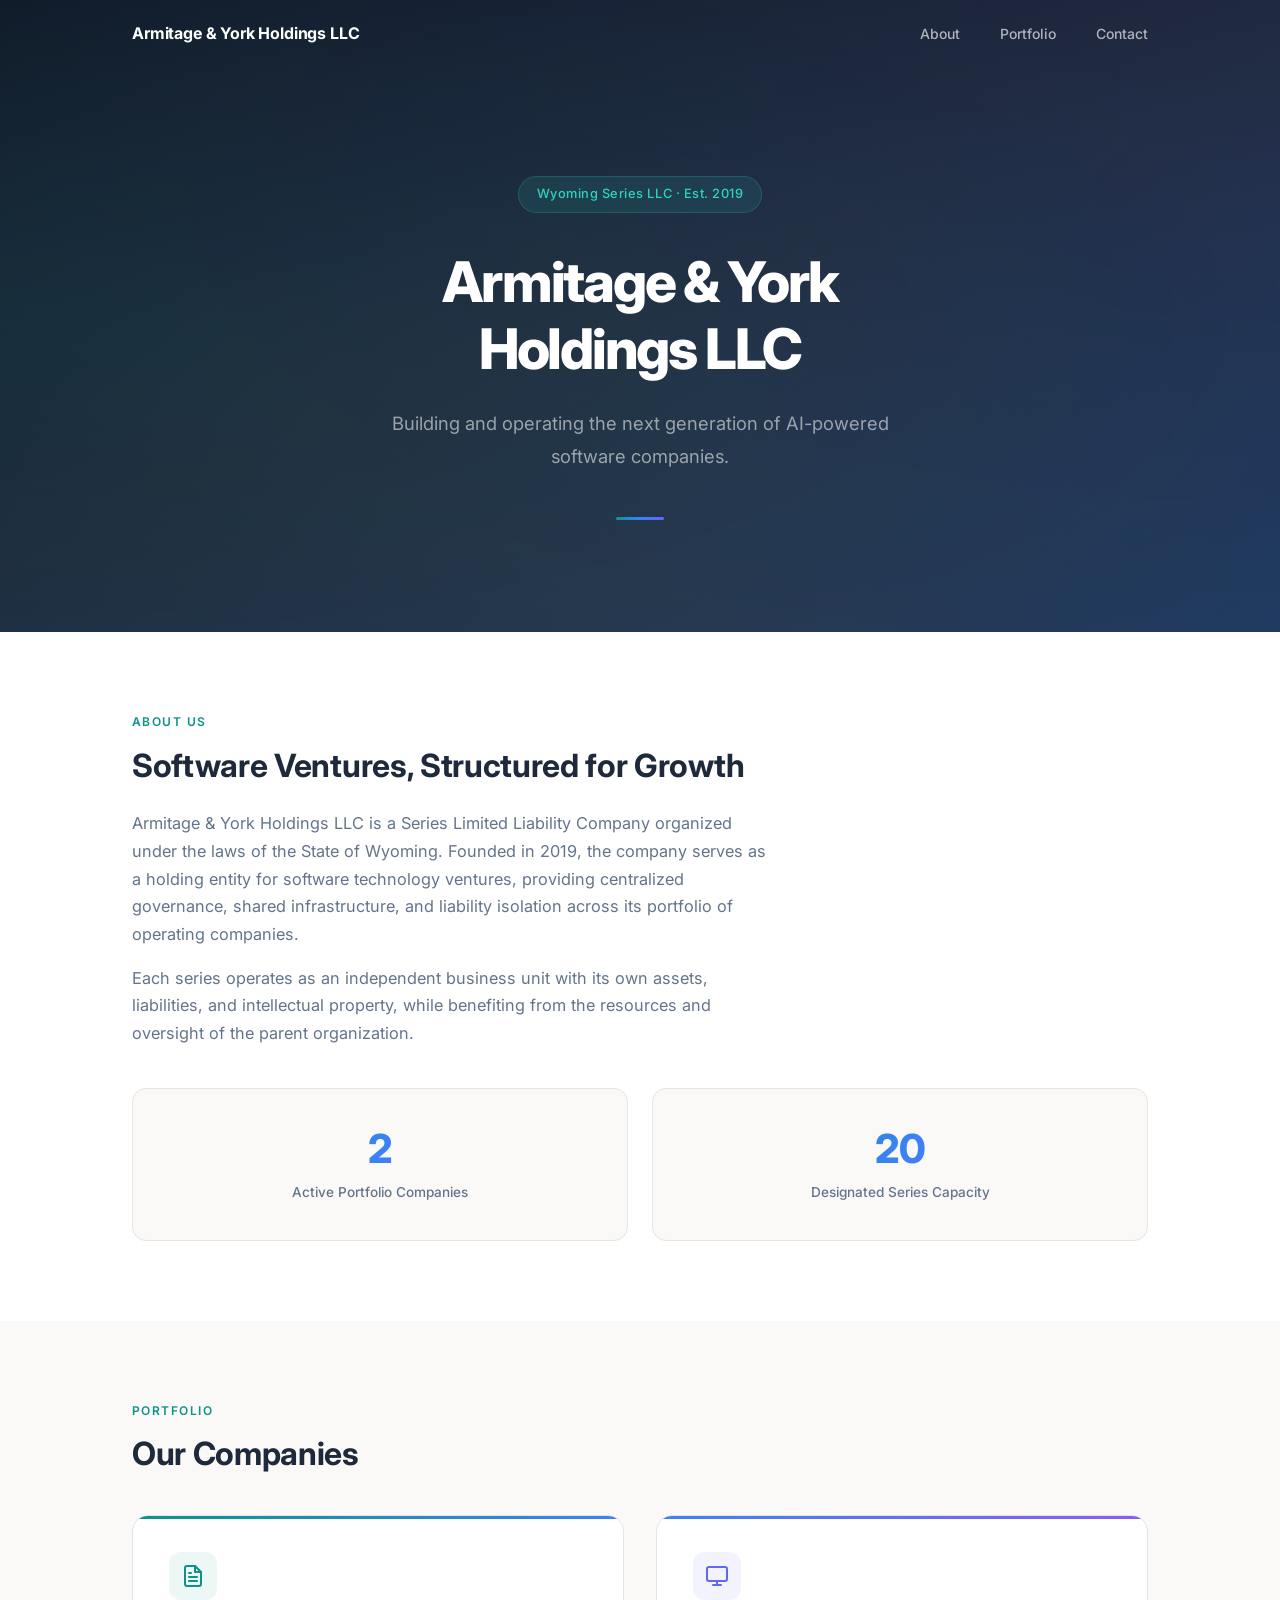
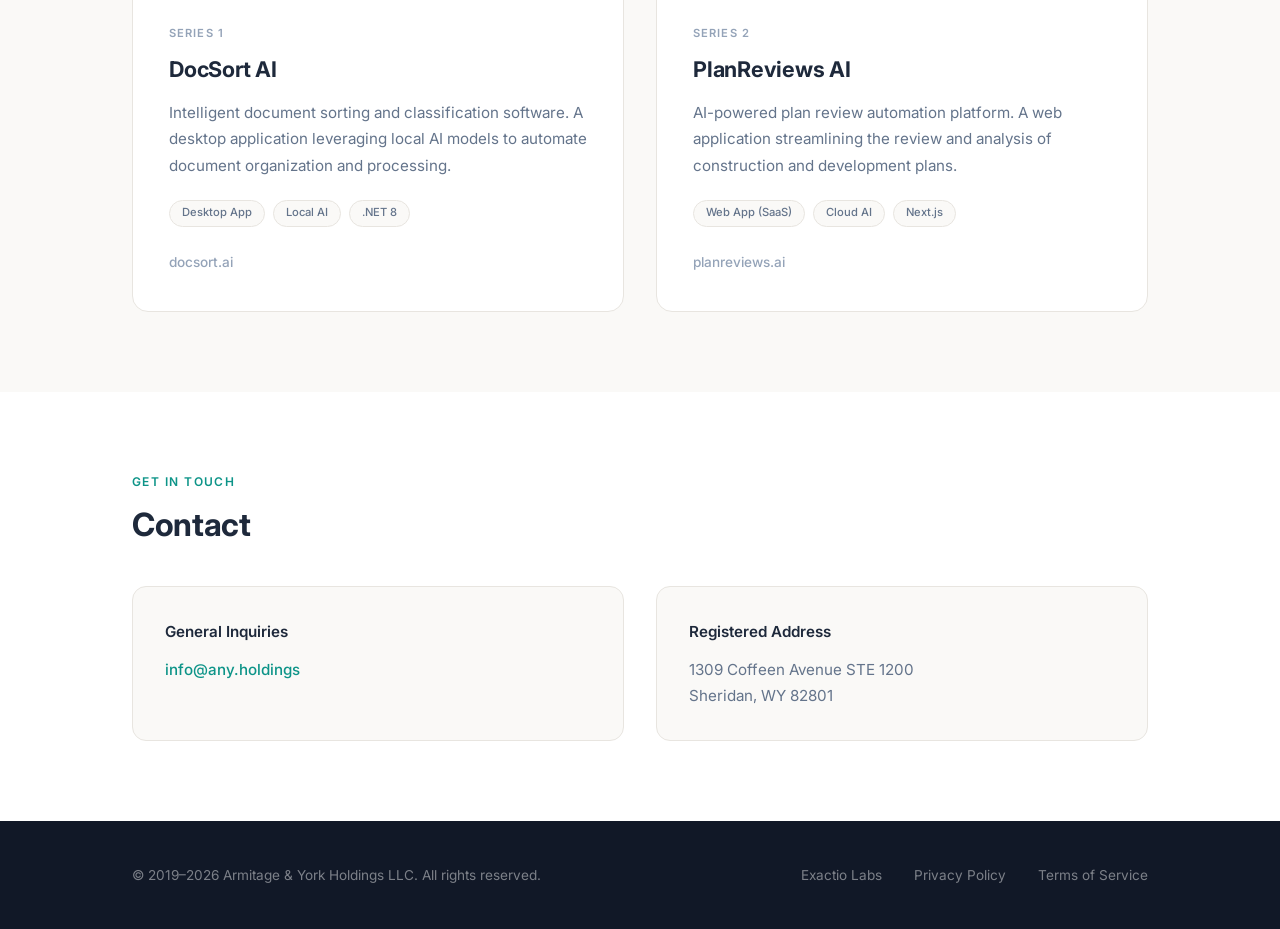
==== commit af87e7b0: "Add Exactio Labs page with privacy policy and terms of service Exactio Labs is the technology operat" ====
--- a/index.html
+++ b/index.html
@@ -65,7 +65,7 @@
                             <span class="card-tag">Local AI</span>
                             <span class="card-tag">.NET 8</span>
                         </div>
-                        <a href="https://docsort.ai" class="portfolio-link">docsort.ai &rarr;</a>
+                        <span class="card-tag-domain">docsort.ai</span>
                     </div>
                     <div class="portfolio-card">
                         <div class="card-icon indigo">
@@ -79,7 +79,7 @@
                             <span class="card-tag">Cloud AI</span>
                             <span class="card-tag">Next.js</span>
                         </div>
-                        <a href="https://planreviews.ai" class="portfolio-link">planreviews.ai &rarr;</a>
+                        <span class="card-tag-domain">planreviews.ai</span>
                     </div>
                 </div>
             </div>
@@ -107,6 +107,7 @@
         <div class="footer-content">
             <p>&copy; 2019&ndash;2026 Armitage &amp; York Holdings LLC. All rights reserved.</p>
             <ul class="footer-links">
+                <li><a href="exactio.html">Exactio Labs</a></li>
                 <li><a href="privacy.html">Privacy Policy</a></li>
                 <li><a href="terms.html">Terms of Service</a></li>
             </ul>
--- a/style.css
+++ b/style.css
@@ -1,4 +1,4 @@
-@import url('https://fonts.googleapis.com/css2?family=DM+Sans:ital,opsz,wght@0,9..40,300;0,9..40,400;0,9..40,500;0,9..40,600;0,9..40,700;1,9..40,400&family=DM+Serif+Display&display=swap');
+@import url('https://fonts.googleapis.com/css2?family=Inter:wght@300;400;500;600;700;800&display=swap');
 
 *,
 *::before,
@@ -28,8 +28,8 @@
     --max-width: 1080px;
     --gradient-brand: linear-gradient(135deg, #0d9488, #3b82f6, #6366f1);
     --gradient-hero: linear-gradient(160deg, #111827 0%, #1e293b 50%, #1e3a5f 100%);
-    --font-heading: 'DM Serif Display', Georgia, serif;
-    --font-body: 'DM Sans', -apple-system, BlinkMacSystemFont, "Segoe UI", sans-serif;
+    --font-heading: 'Inter', -apple-system, BlinkMacSystemFont, "Segoe UI", sans-serif;
+    --font-body: 'Inter', -apple-system, BlinkMacSystemFont, "Segoe UI", sans-serif;
 }
 
 html {
@@ -141,9 +141,9 @@
 .hero h1 {
     font-family: var(--font-heading);
     font-size: 3.5rem;
-    font-weight: 400;
+    font-weight: 800;
     color: #ffffff;
-    letter-spacing: -0.02em;
+    letter-spacing: -0.04em;
     margin-bottom: 1.5rem;
     line-height: 1.2;
 }
@@ -186,7 +186,7 @@
 .container h2 {
     font-family: var(--font-heading);
     font-size: 2rem;
-    font-weight: 400;
+    font-weight: 700;
     color: var(--color-text);
     margin-bottom: 1.5rem;
     letter-spacing: -0.01em;
@@ -222,8 +222,8 @@
 
 .about-stat .stat-value {
     font-family: var(--font-heading);
-    font-size: 2.75rem;
-    font-weight: 400;
+    font-size: 2.5rem;
+    font-weight: 800;
     letter-spacing: -0.02em;
     background: var(--gradient-brand);
     -webkit-background-clip: text;
@@ -315,8 +315,8 @@
 
 .portfolio-card h3 {
     font-family: var(--font-heading);
-    font-size: 1.4rem;
-    font-weight: 400;
+    font-size: 1.35rem;
+    font-weight: 700;
     margin-bottom: 0.75rem;
     letter-spacing: -0.01em;
 }
@@ -348,6 +348,14 @@
     white-space: nowrap;
 }
 
+.card-tag-domain {
+    display: inline-block;
+    margin-top: 1.5rem;
+    font-size: 0.85rem;
+    font-weight: 500;
+    color: var(--color-text-light);
+}
+
 .portfolio-link {
     display: inline-flex;
     align-items: center;
@@ -486,8 +494,8 @@
 
 .legal h1 {
     font-family: var(--font-heading);
-    font-size: 2rem;
-    font-weight: 400;
+    font-size: 1.8rem;
+    font-weight: 700;
     color: var(--color-text);
     margin-bottom: 0.5rem;
 }
@@ -525,6 +533,150 @@
     color: var(--color-teal);
 }
 
+/* Exactio Labs page */
+.exactio-page {
+    --color-exactio: #0ea5e9;
+    --color-exactio-light: #38bdf8;
+    --color-exactio-dark: #0284c7;
+    --gradient-exactio: linear-gradient(135deg, #0ea5e9, #6366f1);
+    --gradient-exactio-hero: linear-gradient(160deg, #0f172a 0%, #1e293b 50%, #172554 100%);
+}
+
+.exactio-hero {
+    background: var(--gradient-exactio-hero);
+}
+
+.exactio-hero::before {
+    content: '';
+    position: absolute;
+    top: -50%;
+    left: -50%;
+    width: 200%;
+    height: 200%;
+    background: radial-gradient(ellipse at 30% 50%, rgba(14, 165, 233, 0.1) 0%, transparent 50%),
+                radial-gradient(ellipse at 70% 40%, rgba(99, 102, 241, 0.08) 0%, transparent 50%),
+                radial-gradient(ellipse at 50% 80%, rgba(56, 189, 248, 0.04) 0%, transparent 40%);
+    pointer-events: none;
+}
+
+.exactio-hero .hero-badge {
+    background: rgba(14, 165, 233, 0.1);
+    border-color: rgba(14, 165, 233, 0.2);
+    color: var(--color-exactio-light);
+}
+
+.exactio-hero .hero-divider {
+    background: var(--gradient-exactio);
+}
+
+.exactio-label {
+    color: var(--color-exactio);
+}
+
+.exactio-stat .stat-value {
+    background: var(--gradient-exactio);
+    -webkit-background-clip: text;
+    -webkit-text-fill-color: transparent;
+    background-clip: text;
+}
+
+/* Services */
+#services {
+    background: var(--color-warm-bg);
+}
+
+.services-grid {
+    display: grid;
+    grid-template-columns: 1fr 1fr 1fr;
+    gap: 1.5rem;
+    margin-top: 2.5rem;
+}
+
+.service-card {
+    background: var(--color-surface);
+    border: 1px solid var(--color-border-warm);
+    border-radius: 16px;
+    padding: 2rem;
+    position: relative;
+    overflow: hidden;
+    transition: transform 0.2s, box-shadow 0.2s;
+}
+
+.service-card::before {
+    content: '';
+    position: absolute;
+    top: 0;
+    left: 0;
+    right: 0;
+    height: 3px;
+    background: var(--gradient-exactio);
+    opacity: 0;
+    transition: opacity 0.2s;
+}
+
+.service-card:hover {
+    transform: translateY(-3px);
+    box-shadow: 0 16px 48px rgba(0, 0, 0, 0.08);
+}
+
+.service-card:hover::before {
+    opacity: 1;
+}
+
+.service-icon {
+    width: 48px;
+    height: 48px;
+    border-radius: 12px;
+    display: flex;
+    align-items: center;
+    justify-content: center;
+    margin-bottom: 1.25rem;
+    background: rgba(14, 165, 233, 0.08);
+    color: var(--color-exactio);
+}
+
+.service-card h3 {
+    font-family: var(--font-heading);
+    font-size: 1.1rem;
+    font-weight: 700;
+    margin-bottom: 0.65rem;
+    letter-spacing: -0.01em;
+    color: var(--color-text);
+}
+
+.service-card p {
+    font-size: 0.92rem;
+    color: var(--color-text-secondary);
+    line-height: 1.75;
+    margin: 0;
+}
+
+.exactio-page .contact-card a {
+    color: var(--color-exactio);
+}
+
+.exactio-page .legal a {
+    color: var(--color-exactio);
+}
+
+.exactio-card::before {
+    background: var(--gradient-exactio) !important;
+}
+
+.exactio-icon-teal {
+    background: rgba(14, 165, 233, 0.08);
+    color: var(--color-exactio);
+}
+
+.exactio-icon-indigo {
+    background: rgba(99, 102, 241, 0.08);
+    color: var(--color-indigo);
+}
+
+.exactio-link {
+    color: var(--color-exactio);
+}
+
 /* Responsive */
 @media (max-width: 768px) {
     nav {
@@ -576,6 +728,10 @@
         grid-template-columns: 1fr;
     }
 
+    .services-grid {
+        grid-template-columns: 1fr 1fr;
+    }
+
     .contact-grid {
         grid-template-columns: 1fr;
     }
@@ -598,4 +754,8 @@
     .about-grid {
         grid-template-columns: 1fr;
     }
-}
+
+    .services-grid {
+        grid-template-columns: 1fr;
+    }
+}
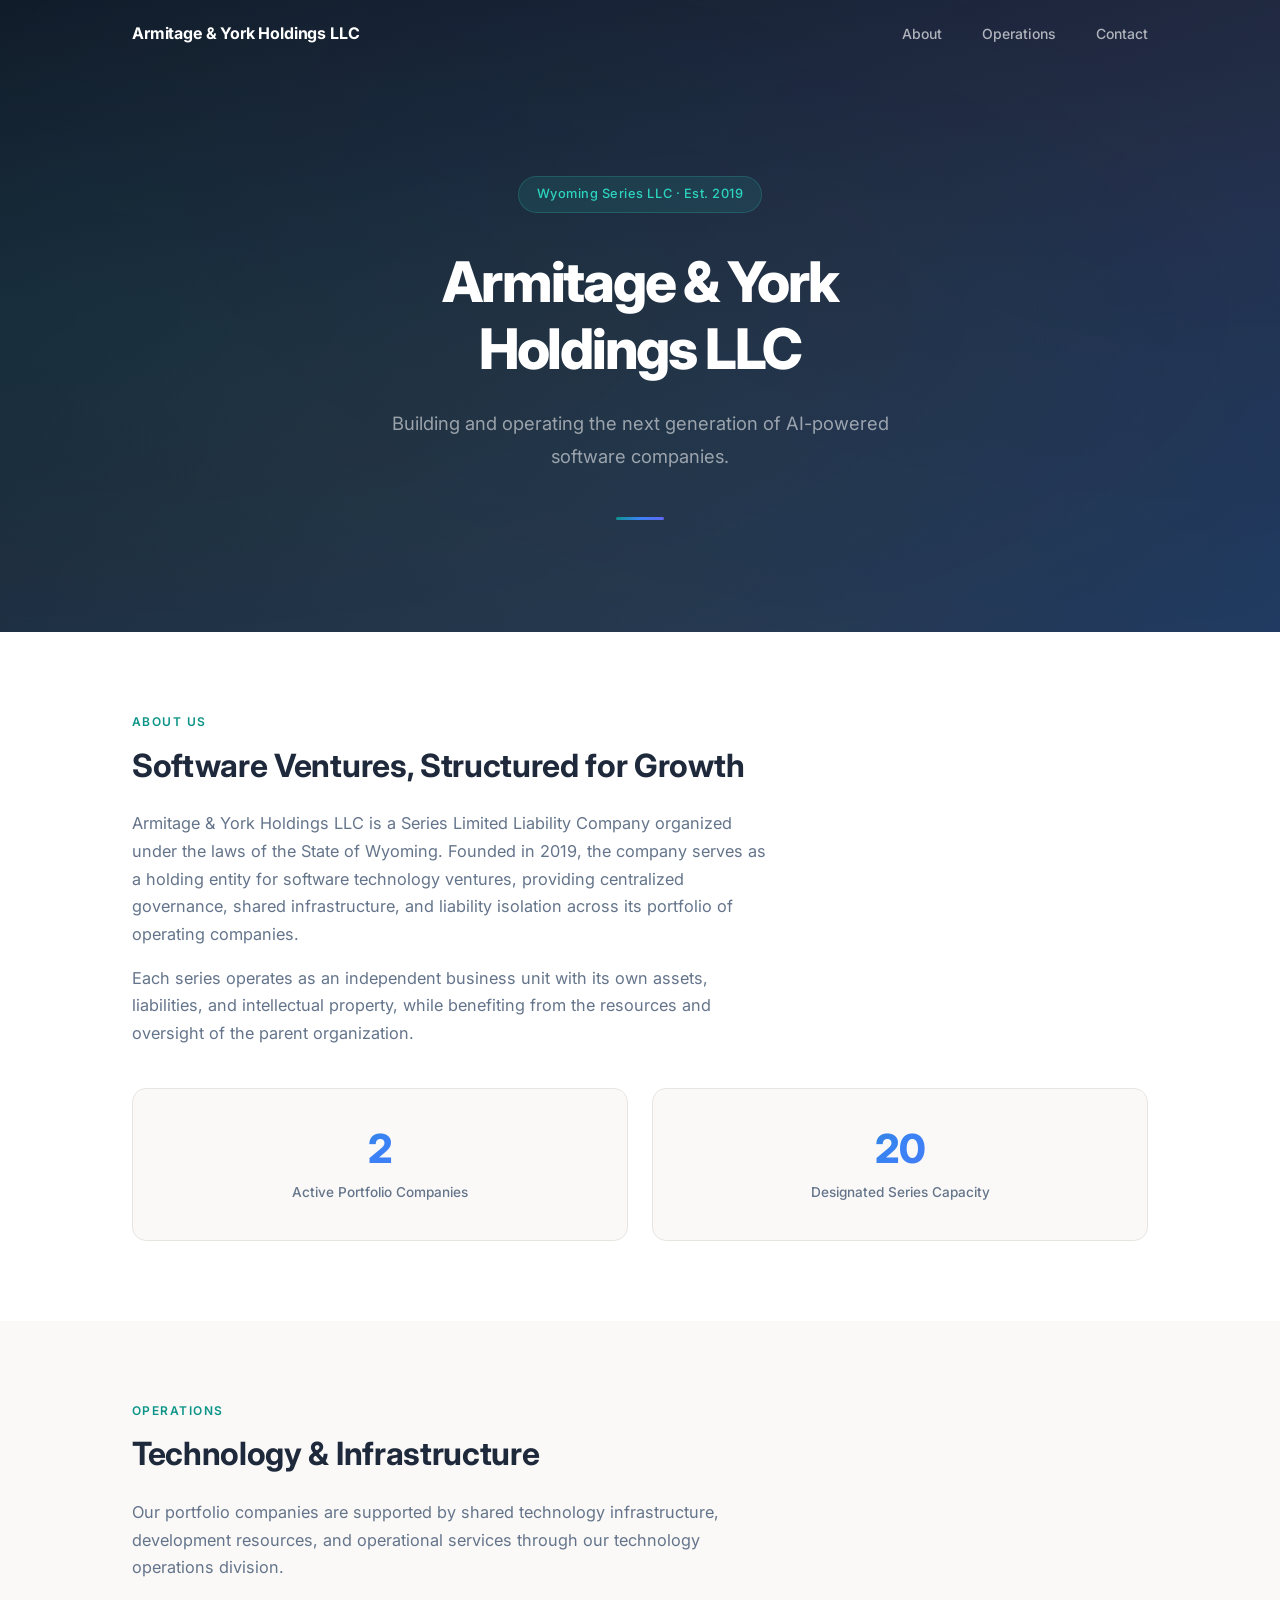
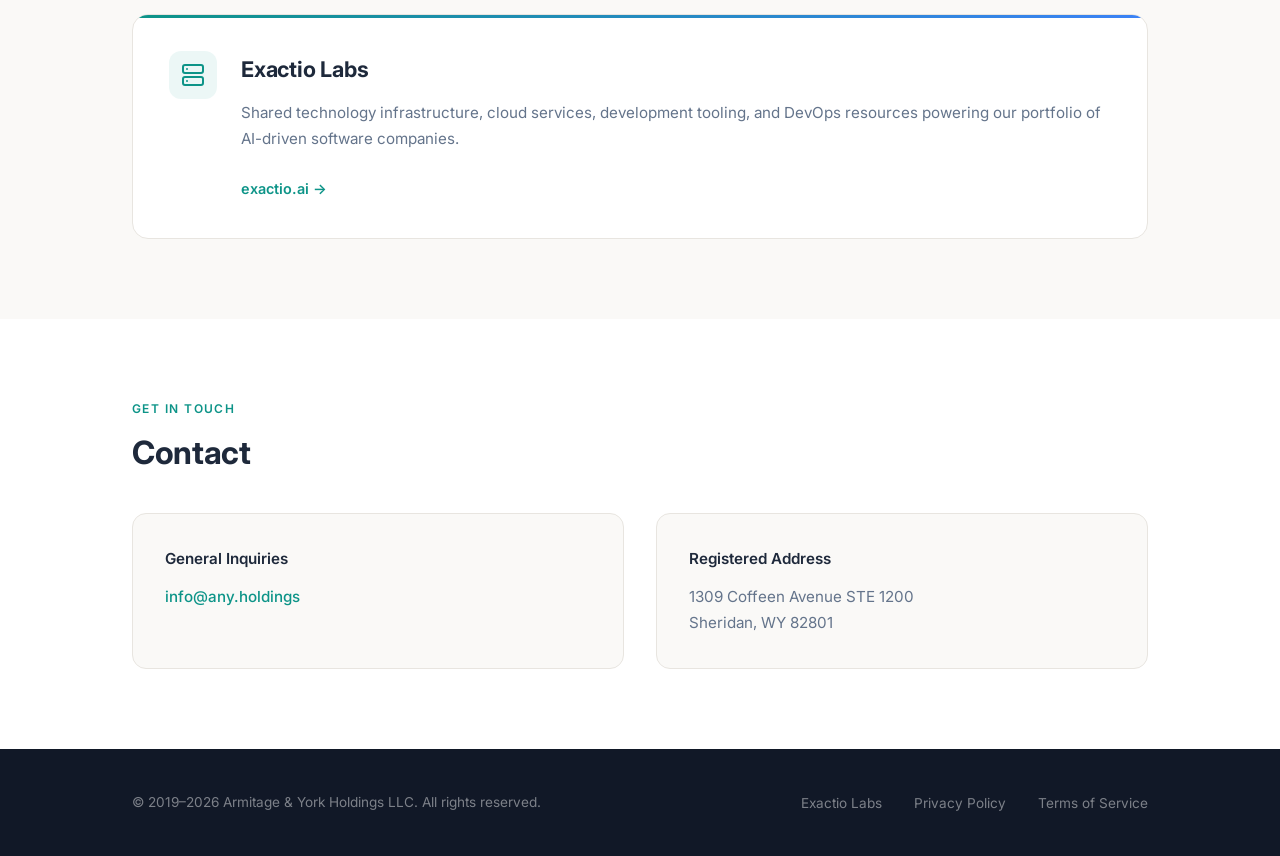
==== commit a6f3c735: "Replace portfolio section with Exactio Labs reference Remove individual product company cards (DocSo" ====
--- a/index.html
+++ b/index.html
@@ -13,7 +13,7 @@
             <div class="nav-brand">Armitage &amp; York Holdings LLC</div>
             <ul class="nav-links">
                 <li><a href="#about">About</a></li>
-                <li><a href="#portfolio">Portfolio</a></li>
+                <li><a href="#operations">Operations</a></li>
                 <li><a href="#contact">Contact</a></li>
             </ul>
         </nav>
@@ -48,38 +48,19 @@
             </div>
         </section>
 
-        <section id="portfolio">
+        <section id="operations">
             <div class="container">
-                <span class="section-label">Portfolio</span>
-                <h2>Our Companies</h2>
-                <div class="portfolio-grid">
-                    <div class="portfolio-card">
-                        <div class="card-icon teal">
-                            <svg width="24" height="24" fill="none" stroke="currentColor" stroke-width="2" stroke-linecap="round" stroke-linejoin="round" viewBox="0 0 24 24"><path d="M14 2H6a2 2 0 0 0-2 2v16a2 2 0 0 0 2 2h12a2 2 0 0 0 2-2V8z"/><polyline points="14 2 14 8 20 8"/><line x1="16" y1="13" x2="8" y2="13"/><line x1="16" y1="17" x2="8" y2="17"/><polyline points="10 9 9 9 8 9"/></svg>
-                        </div>
-                        <span class="series-label">Series 1</span>
-                        <h3>DocSort AI</h3>
-                        <p class="card-desc">Intelligent document sorting and classification software. A desktop application leveraging local AI models to automate document organization and processing.</p>
-                        <div class="card-tags">
-                            <span class="card-tag">Desktop App</span>
-                            <span class="card-tag">Local AI</span>
-                            <span class="card-tag">.NET 8</span>
-                        </div>
-                        <span class="card-tag-domain">docsort.ai</span>
+                <span class="section-label">Operations</span>
+                <h2>Technology &amp; Infrastructure</h2>
+                <p>Our portfolio companies are supported by shared technology infrastructure, development resources, and operational services through our technology operations division.</p>
+                <div class="operations-card">
+                    <div class="card-icon teal">
+                        <svg width="24" height="24" fill="none" stroke="currentColor" stroke-width="2" stroke-linecap="round" stroke-linejoin="round" viewBox="0 0 24 24"><rect x="2" y="2" width="20" height="8" rx="2" ry="2"/><rect x="2" y="14" width="20" height="8" rx="2" ry="2"/><line x1="6" y1="6" x2="6.01" y2="6"/><line x1="6" y1="18" x2="6.01" y2="18"/></svg>
                     </div>
-                    <div class="portfolio-card">
-                        <div class="card-icon indigo">
-                            <svg width="24" height="24" fill="none" stroke="currentColor" stroke-width="2" stroke-linecap="round" stroke-linejoin="round" viewBox="0 0 24 24"><rect x="2" y="3" width="20" height="14" rx="2" ry="2"/><line x1="8" y1="21" x2="16" y2="21"/><line x1="12" y1="17" x2="12" y2="21"/></svg>
-                        </div>
-                        <span class="series-label">Series 2</span>
-                        <h3>PlanReviews AI</h3>
-                        <p class="card-desc">AI-powered plan review automation platform. A web application streamlining the review and analysis of construction and development plans.</p>
-                        <div class="card-tags">
-                            <span class="card-tag">Web App (SaaS)</span>
-                            <span class="card-tag">Cloud AI</span>
-                            <span class="card-tag">Next.js</span>
-                        </div>
-                        <span class="card-tag-domain">planreviews.ai</span>
+                    <div class="operations-content">
+                        <h3>Exactio Labs</h3>
+                        <p class="card-desc">Shared technology infrastructure, cloud services, development tooling, and DevOps resources powering our portfolio of AI-driven software companies.</p>
+                        <a href="https://exactio.ai" class="portfolio-link">exactio.ai &rarr;</a>
                     </div>
                 </div>
             </div>
--- a/style.css
+++ b/style.css
@@ -239,6 +239,57 @@
     font-weight: 500;
 }
 
+/* Operations */
+#operations {
+    background: var(--color-warm-bg);
+}
+
+.operations-card {
+    display: flex;
+    gap: 1.5rem;
+    align-items: flex-start;
+    background: var(--color-surface);
+    border: 1px solid var(--color-border-warm);
+    border-radius: 16px;
+    padding: 2.25rem;
+    margin-top: 2rem;
+    position: relative;
+    overflow: hidden;
+}
+
+.operations-card::before {
+    content: '';
+    position: absolute;
+    top: 0;
+    left: 0;
+    right: 0;
+    height: 3px;
+    background: linear-gradient(90deg, var(--color-teal), var(--color-blue));
+}
+
+.operations-card .card-icon {
+    flex-shrink: 0;
+}
+
+.operations-content h3 {
+    font-family: var(--font-heading);
+    font-size: 1.35rem;
+    font-weight: 700;
+    margin-bottom: 0.75rem;
+    letter-spacing: -0.01em;
+}
+
+.operations-content .card-desc {
+    font-size: 0.95rem;
+    color: var(--color-text-secondary);
+    line-height: 1.75;
+    margin: 0;
+}
+
+.operations-content .portfolio-link {
+    color: var(--color-teal);
+}
+
 /* Portfolio */
 #portfolio {
     background: var(--color-warm-bg);
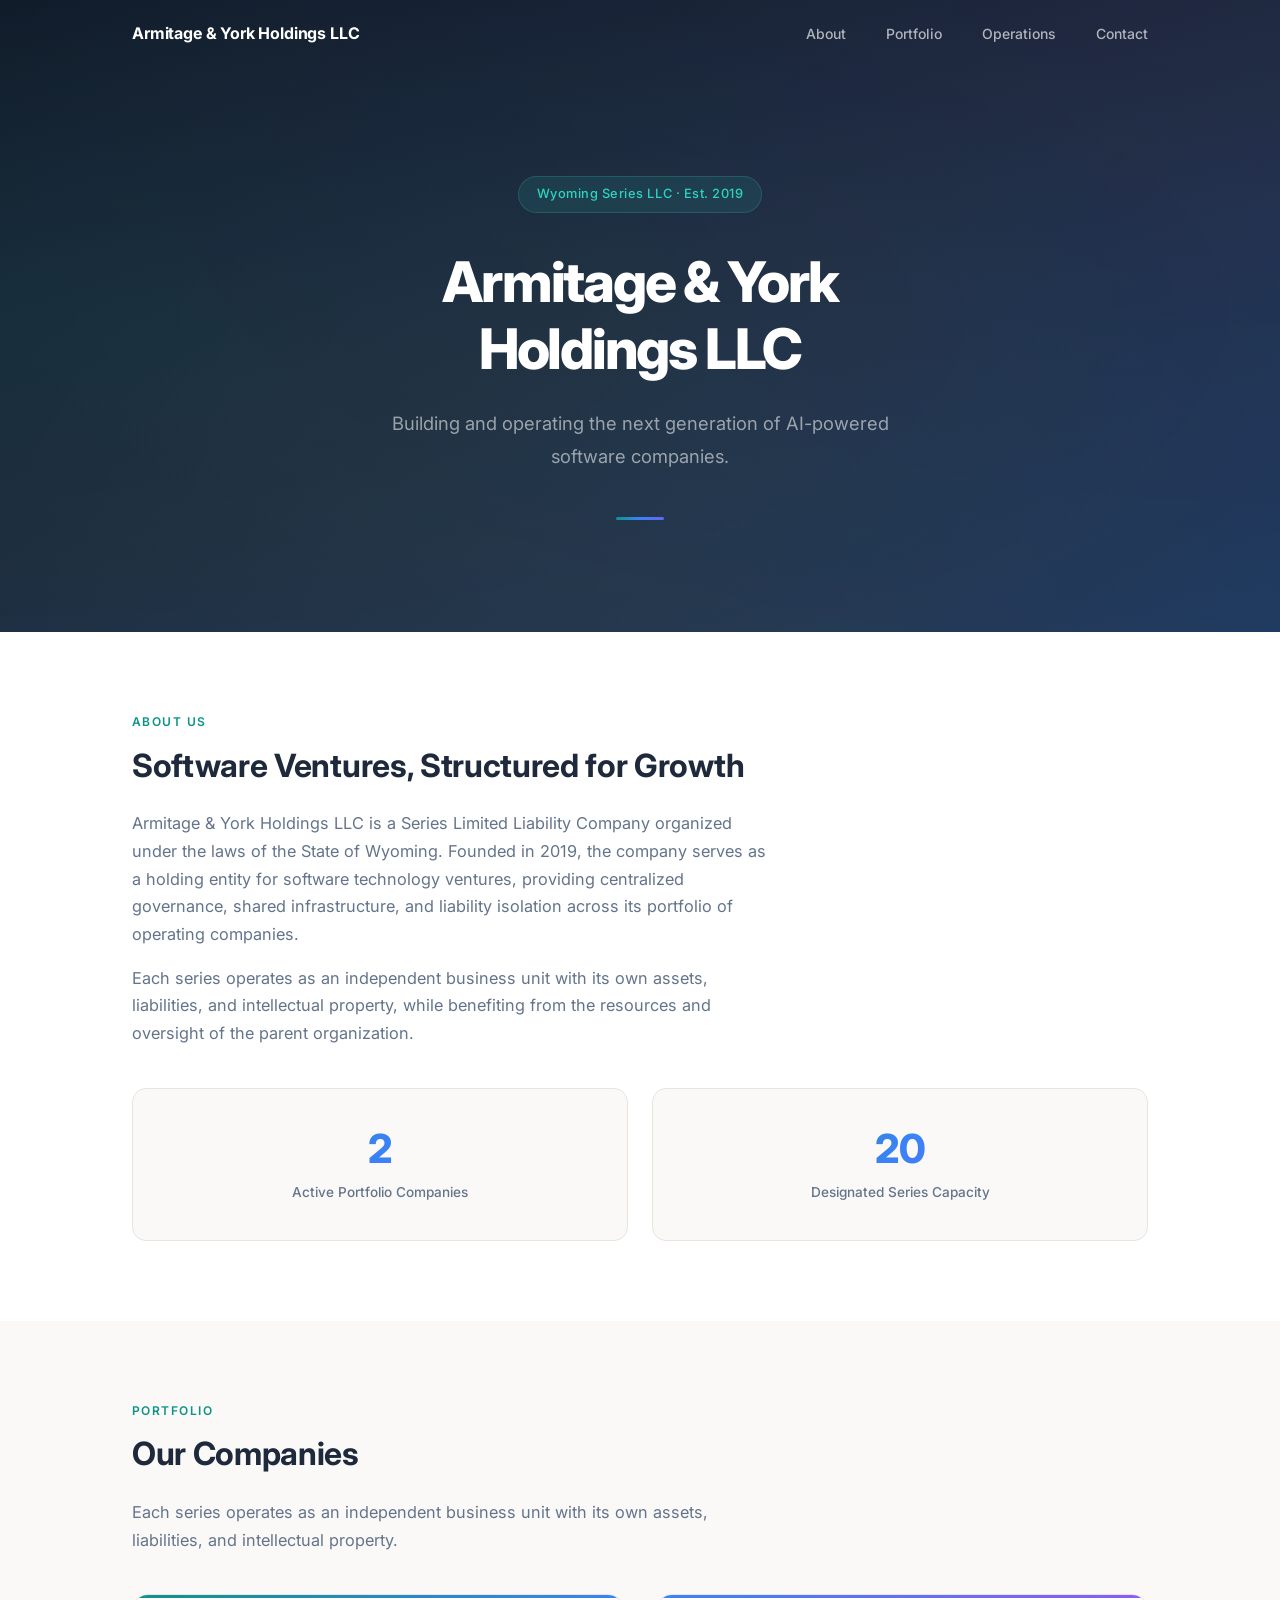
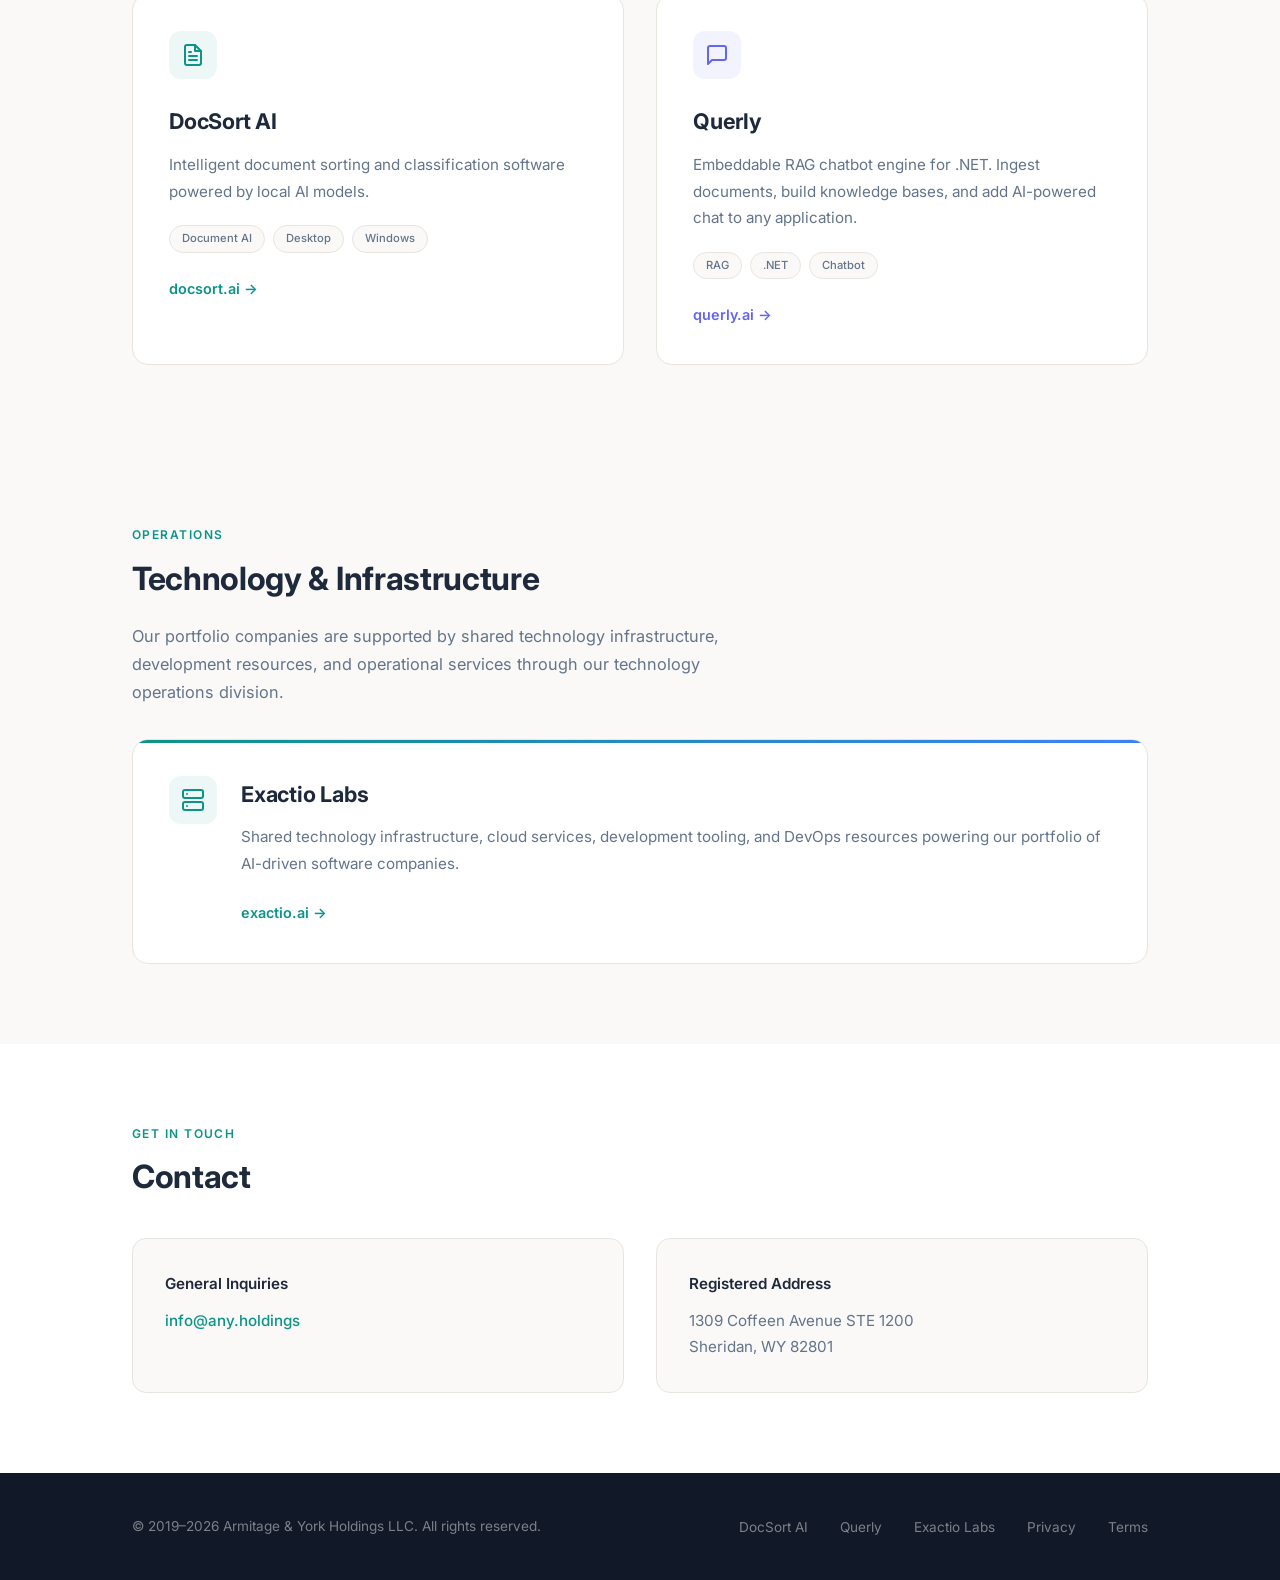
==== commit d0d2acb6: "Add Querly to portfolio, replace PlanReviews with Querly on Exactio page - Holdings page: new Portfo" ====
--- a/index.html
+++ b/index.html
@@ -13,6 +13,7 @@
             <div class="nav-brand">Armitage &amp; York Holdings LLC</div>
             <ul class="nav-links">
                 <li><a href="#about">About</a></li>
+                <li><a href="#portfolio">Portfolio</a></li>
                 <li><a href="#operations">Operations</a></li>
                 <li><a href="#contact">Contact</a></li>
             </ul>
@@ -43,6 +44,42 @@
                     <div class="about-stat">
                         <div class="stat-value">20</div>
                         <div class="stat-label">Designated Series Capacity</div>
+                    </div>
+                </div>
+            </div>
+        </section>
+
+        <section id="portfolio">
+            <div class="container">
+                <span class="section-label">Portfolio</span>
+                <h2>Our Companies</h2>
+                <p>Each series operates as an independent business unit with its own assets, liabilities, and intellectual property.</p>
+                <div class="portfolio-grid">
+                    <div class="portfolio-card">
+                        <div class="card-icon teal">
+                            <svg width="24" height="24" fill="none" stroke="currentColor" stroke-width="2" stroke-linecap="round" stroke-linejoin="round" viewBox="0 0 24 24"><path d="M14 2H6a2 2 0 0 0-2 2v16a2 2 0 0 0 2 2h12a2 2 0 0 0 2-2V8z"/><polyline points="14 2 14 8 20 8"/><line x1="16" y1="13" x2="8" y2="13"/><line x1="16" y1="17" x2="8" y2="17"/><polyline points="10 9 9 9 8 9"/></svg>
+                        </div>
+                        <h3>DocSort AI</h3>
+                        <p class="card-desc">Intelligent document sorting and classification software powered by local AI models.</p>
+                        <div class="card-tags">
+                            <span class="card-tag">Document AI</span>
+                            <span class="card-tag">Desktop</span>
+                            <span class="card-tag">Windows</span>
+                        </div>
+                        <a href="https://docsort.ai" class="portfolio-link">docsort.ai &rarr;</a>
+                    </div>
+                    <div class="portfolio-card">
+                        <div class="card-icon indigo">
+                            <svg width="24" height="24" fill="none" stroke="currentColor" stroke-width="2" stroke-linecap="round" stroke-linejoin="round" viewBox="0 0 24 24"><path d="M21 15a2 2 0 0 1-2 2H7l-4 4V5a2 2 0 0 1 2-2h14a2 2 0 0 1 2 2z"/></svg>
+                        </div>
+                        <h3>Querly</h3>
+                        <p class="card-desc">Embeddable RAG chatbot engine for .NET. Ingest documents, build knowledge bases, and add AI-powered chat to any application.</p>
+                        <div class="card-tags">
+                            <span class="card-tag">RAG</span>
+                            <span class="card-tag">.NET</span>
+                            <span class="card-tag">Chatbot</span>
+                        </div>
+                        <a href="https://querly.ai" class="portfolio-link">querly.ai &rarr;</a>
                     </div>
                 </div>
             </div>
@@ -88,9 +125,11 @@
         <div class="footer-content">
             <p>&copy; 2019&ndash;2026 Armitage &amp; York Holdings LLC. All rights reserved.</p>
             <ul class="footer-links">
+                <li><a href="https://docsort.ai">DocSort AI</a></li>
+                <li><a href="https://querly.ai">Querly</a></li>
                 <li><a href="exactio.html">Exactio Labs</a></li>
-                <li><a href="privacy.html">Privacy Policy</a></li>
-                <li><a href="terms.html">Terms of Service</a></li>
+                <li><a href="privacy.html">Privacy</a></li>
+                <li><a href="terms.html">Terms</a></li>
             </ul>
         </div>
     </footer>
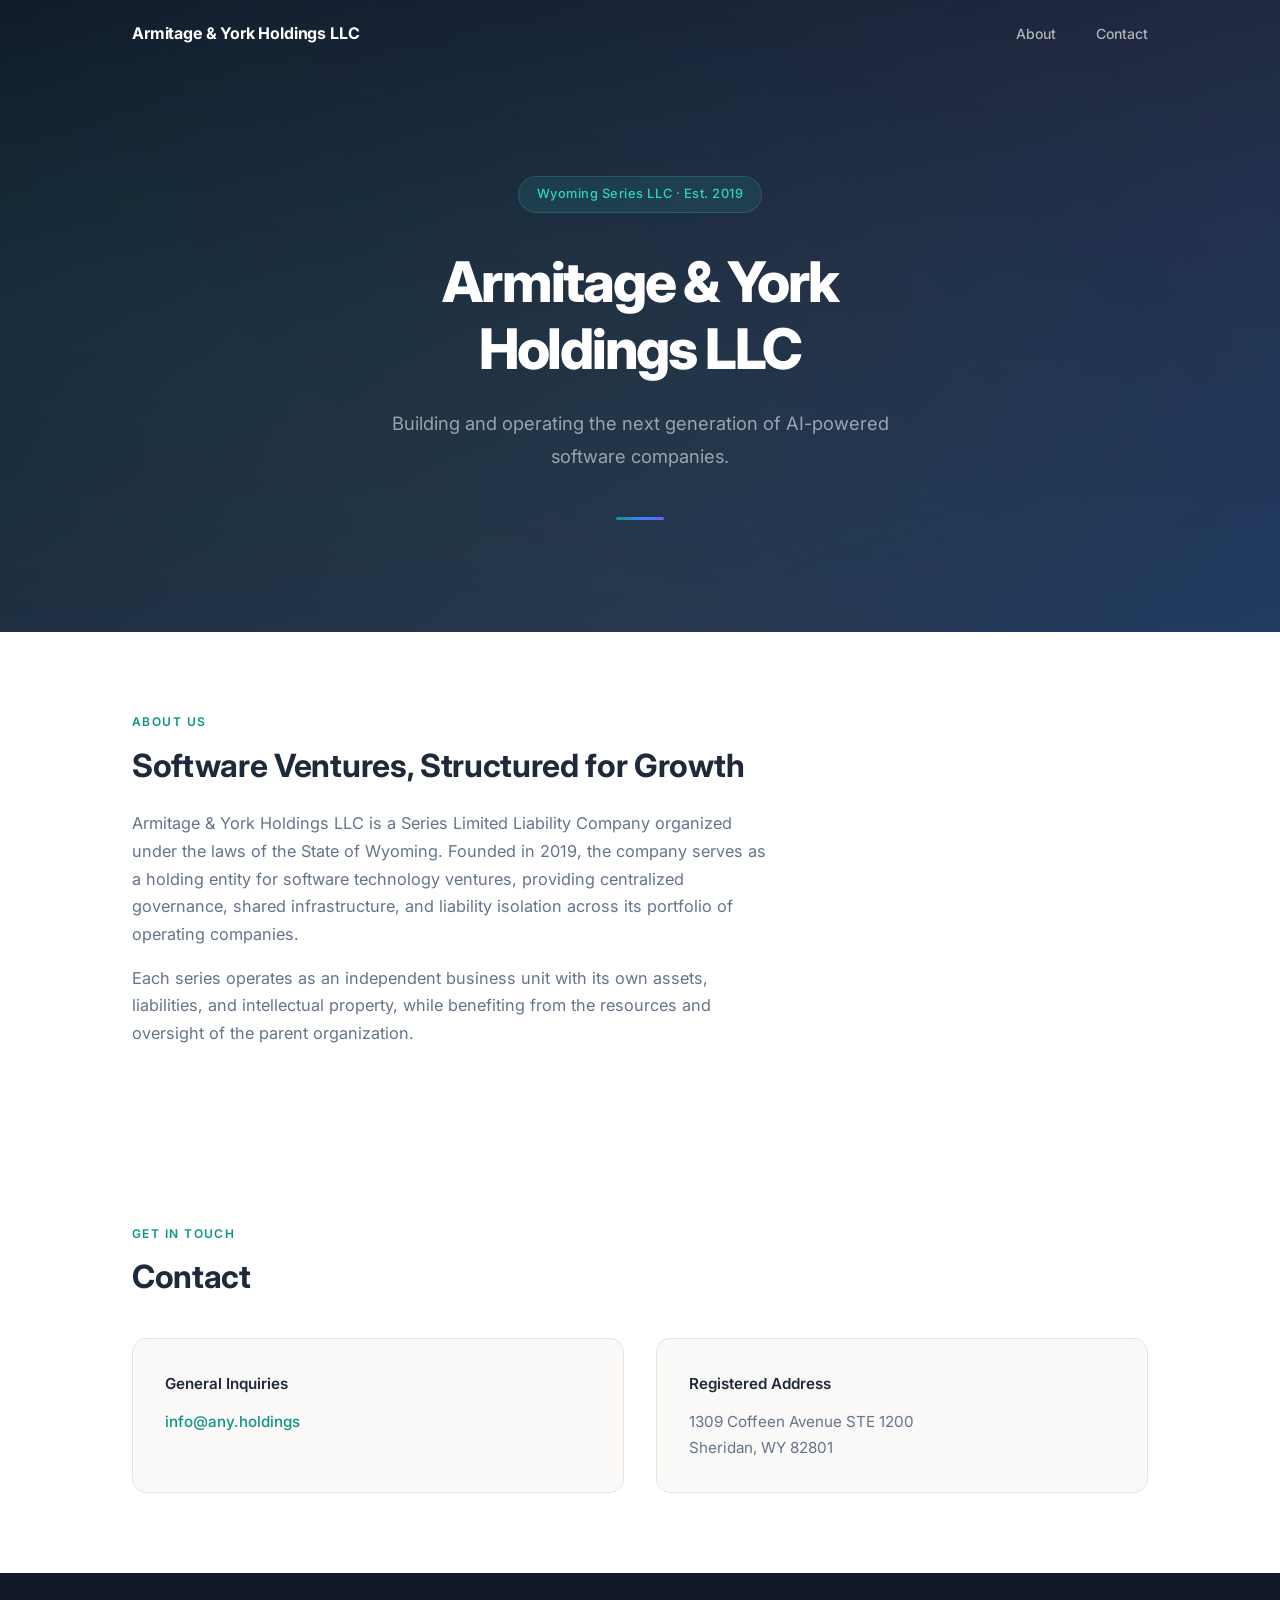
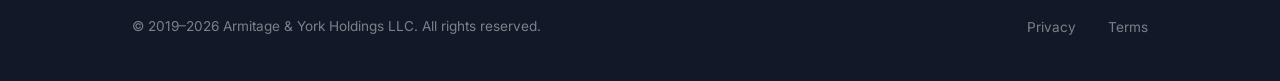
==== commit 160abe68: "Simplify any.holdings to a standalone page: remove portfolio/operations sections and project links; " ====
--- a/index.html
+++ b/index.html
@@ -13,8 +13,6 @@
             <div class="nav-brand">Armitage &amp; York Holdings LLC</div>
             <ul class="nav-links">
                 <li><a href="#about">About</a></li>
-                <li><a href="#portfolio">Portfolio</a></li>
-                <li><a href="#operations">Operations</a></li>
                 <li><a href="#contact">Contact</a></li>
             </ul>
         </nav>
@@ -36,70 +34,6 @@
                 <h2>Software Ventures, Structured for Growth</h2>
                 <p>Armitage &amp; York Holdings LLC is a Series Limited Liability Company organized under the laws of the State of Wyoming. Founded in 2019, the company serves as a holding entity for software technology ventures, providing centralized governance, shared infrastructure, and liability isolation across its portfolio of operating companies.</p>
                 <p>Each series operates as an independent business unit with its own assets, liabilities, and intellectual property, while benefiting from the resources and oversight of the parent organization.</p>
-                <div class="about-grid">
-                    <div class="about-stat">
-                        <div class="stat-value">2</div>
-                        <div class="stat-label">Active Portfolio Companies</div>
-                    </div>
-                    <div class="about-stat">
-                        <div class="stat-value">20</div>
-                        <div class="stat-label">Designated Series Capacity</div>
-                    </div>
-                </div>
-            </div>
-        </section>
-
-        <section id="portfolio">
-            <div class="container">
-                <span class="section-label">Portfolio</span>
-                <h2>Our Companies</h2>
-                <p>Each series operates as an independent business unit with its own assets, liabilities, and intellectual property.</p>
-                <div class="portfolio-grid">
-                    <div class="portfolio-card">
-                        <div class="card-icon teal">
-                            <svg width="24" height="24" fill="none" stroke="currentColor" stroke-width="2" stroke-linecap="round" stroke-linejoin="round" viewBox="0 0 24 24"><path d="M14 2H6a2 2 0 0 0-2 2v16a2 2 0 0 0 2 2h12a2 2 0 0 0 2-2V8z"/><polyline points="14 2 14 8 20 8"/><line x1="16" y1="13" x2="8" y2="13"/><line x1="16" y1="17" x2="8" y2="17"/><polyline points="10 9 9 9 8 9"/></svg>
-                        </div>
-                        <h3>DocSort AI</h3>
-                        <p class="card-desc">Intelligent document sorting and classification software powered by local AI models.</p>
-                        <div class="card-tags">
-                            <span class="card-tag">Document AI</span>
-                            <span class="card-tag">Desktop</span>
-                            <span class="card-tag">Windows</span>
-                        </div>
-                        <a href="https://docsort.ai" class="portfolio-link">docsort.ai &rarr;</a>
-                    </div>
-                    <div class="portfolio-card">
-                        <div class="card-icon indigo">
-                            <svg width="24" height="24" fill="none" stroke="currentColor" stroke-width="2" stroke-linecap="round" stroke-linejoin="round" viewBox="0 0 24 24"><path d="M21 15a2 2 0 0 1-2 2H7l-4 4V5a2 2 0 0 1 2-2h14a2 2 0 0 1 2 2z"/></svg>
-                        </div>
-                        <h3>Querly</h3>
-                        <p class="card-desc">Embeddable RAG chatbot engine for .NET. Ingest documents, build knowledge bases, and add AI-powered chat to any application.</p>
-                        <div class="card-tags">
-                            <span class="card-tag">RAG</span>
-                            <span class="card-tag">.NET</span>
-                            <span class="card-tag">Chatbot</span>
-                        </div>
-                        <a href="https://querly.ai" class="portfolio-link">querly.ai &rarr;</a>
-                    </div>
-                </div>
-            </div>
-        </section>
-
-        <section id="operations">
-            <div class="container">
-                <span class="section-label">Operations</span>
-                <h2>Technology &amp; Infrastructure</h2>
-                <p>Our portfolio companies are supported by shared technology infrastructure, development resources, and operational services through our technology operations division.</p>
-                <div class="operations-card">
-                    <div class="card-icon teal">
-                        <svg width="24" height="24" fill="none" stroke="currentColor" stroke-width="2" stroke-linecap="round" stroke-linejoin="round" viewBox="0 0 24 24"><rect x="2" y="2" width="20" height="8" rx="2" ry="2"/><rect x="2" y="14" width="20" height="8" rx="2" ry="2"/><line x1="6" y1="6" x2="6.01" y2="6"/><line x1="6" y1="18" x2="6.01" y2="18"/></svg>
-                    </div>
-                    <div class="operations-content">
-                        <h3>Exactio Labs</h3>
-                        <p class="card-desc">Shared technology infrastructure, cloud services, development tooling, and DevOps resources powering our portfolio of AI-driven software companies.</p>
-                        <a href="https://exactio.ai" class="portfolio-link">exactio.ai &rarr;</a>
-                    </div>
-                </div>
             </div>
         </section>
 
@@ -125,9 +59,6 @@
         <div class="footer-content">
             <p>&copy; 2019&ndash;2026 Armitage &amp; York Holdings LLC. All rights reserved.</p>
             <ul class="footer-links">
-                <li><a href="https://docsort.ai">DocSort AI</a></li>
-                <li><a href="https://querly.ai">Querly</a></li>
-                <li><a href="exactio.html">Exactio Labs</a></li>
                 <li><a href="privacy.html">Privacy</a></li>
                 <li><a href="terms.html">Terms</a></li>
             </ul>
